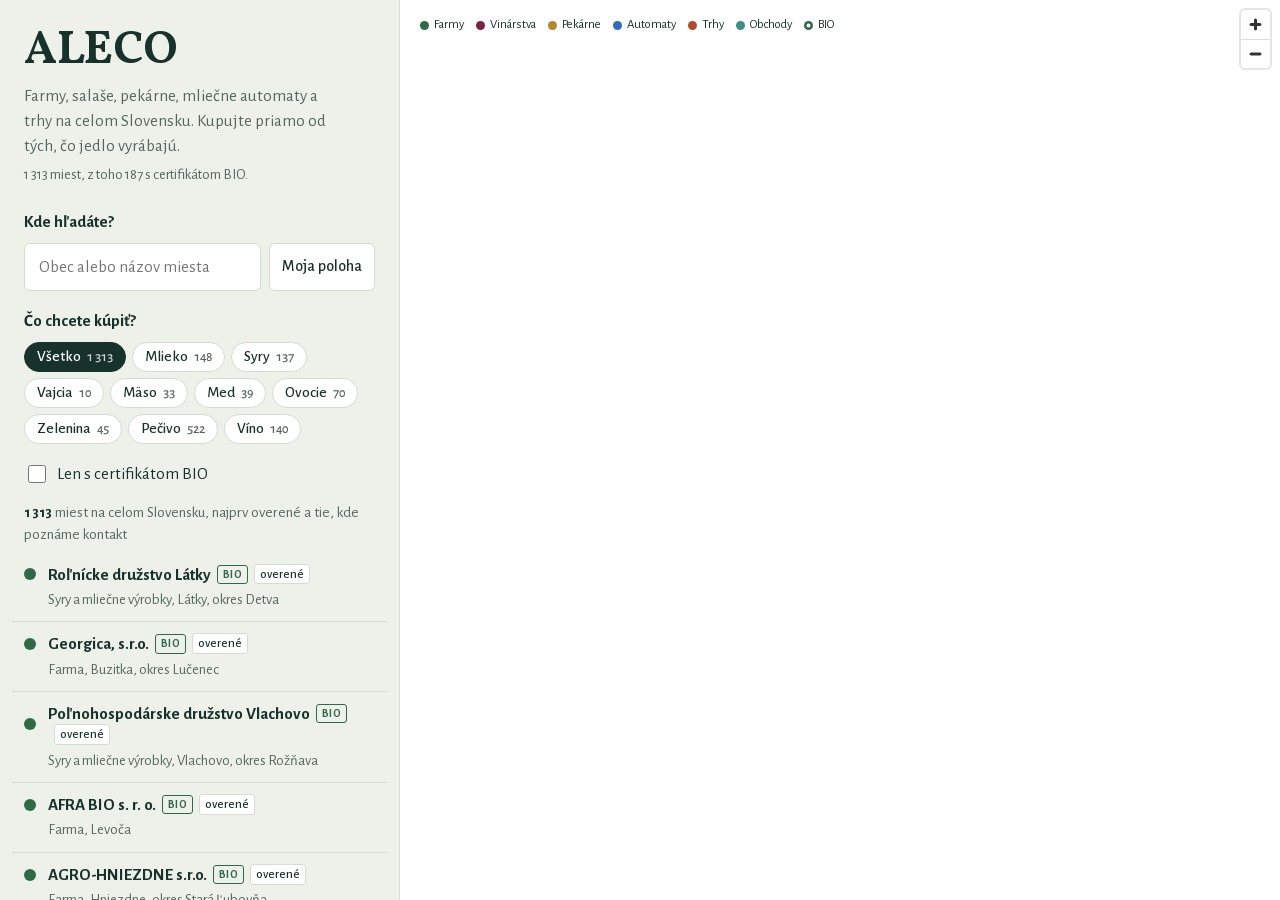
==== index.html @ 4268b672 "Deploy site from main 6f36269 Co-Authored-By: Claude Opus 5.5 <noreply@anthropic.com>" ====
<!doctype html>
<html lang="sk">
<head>
  <meta charset="utf-8">
  <meta name="viewport" content="width=device-width, initial-scale=1">
  <title>ALECO: lokálne jedlo na Slovensku</title>
  <meta name="description" content="Otvorená mapa fariem, salašov, pekární, mliečnych automatov a trhov na celom Slovensku. Kupujte priamo od tých, čo jedlo vyrábajú.">
  <link rel="canonical" href="https://papkosd.github.io/ALECO/">
  <!-- link previews on Facebook, LinkedIn, WhatsApp and Slack -->
  <meta property="og:type" content="website">
  <meta property="og:site_name" content="ALECO">
  <meta property="og:locale" content="sk_SK">
  <meta property="og:title" content="ALECO: lokálne jedlo na Slovensku">
  <meta property="og:description" content="Mapa fariem, salašov, mliečnych automatov, trhov a ďalších miest, kde kúpite jedlo priamo od tých, čo ho vyrábajú. Zadarmo, bez reklám.">
  <meta property="og:url" content="https://papkosd.github.io/ALECO/">
  <meta property="og:image" content="https://papkosd.github.io/ALECO/og.png">
  <meta property="og:image:width" content="1200">
  <meta property="og:image:height" content="630">
  <meta property="og:image:alt" content="ALECO, farmy a lokálne jedlo na Slovensku: mapa Slovenska s 1 313 bodmi">
  <meta name="twitter:card" content="summary_large_image">
  <link rel="icon" href="favicon.svg" type="image/svg+xml">
  <link rel="apple-touch-icon" href="apple-touch-icon.png">
  <meta name="theme-color" content="#17322a">
  <!-- fonts and the map library are served from this site; the only outside requests are the map tiles -->
  <link rel="preconnect" href="https://tiles.openfreemap.org" crossorigin>
  <link href="fonts/fonts.css" rel="stylesheet">
  <link href="vendor/maplibre-gl-4.7.1/maplibre-gl.css" rel="stylesheet">
  <link href="style.css?v=9" rel="stylesheet">
</head>
<body>
  <div class="app">
    <aside class="panel" aria-label="Zoznam miest">
      <header class="intro">
        <h1>ALECO</h1>
        <p class="tagline">Farmy a lokálne jedlo na Slovensku</p>
        <p class="lede">Farmy, salaše, pekárne, mliečne automaty a trhy na celom Slovensku. Kupujte priamo od tých, čo jedlo vyrábajú.</p>
        <p class="stats" id="stats"></p>
      </header>

      <div class="controls">
        <div class="step">
          <label class="step-label" for="q">Kde hľadáte?</label>
          <div class="where">
            <input id="q" type="search" placeholder="Obec alebo názov miesta" autocomplete="off" enterkeyhint="search">
            <button type="button" class="btn ghost" id="locate">Moja poloha</button>
          </div>
          <div class="suggest" id="suggest" hidden></div>
          <div class="near-row" id="nearRow" hidden>
            <label class="select">
              <span class="visually-hidden">Ako ďaleko</span>
              <select id="radius">
                <option value="10">do 10 km</option>
                <option value="25" selected>do 25 km</option>
                <option value="50">do 50 km</option>
                <option value="0">celé Slovensko</option>
              </select>
            </label>
            <button type="button" class="link-btn" id="clearLoc">Zrušiť miesto</button>
          </div>
        </div>
        <div class="step">
          <p class="step-label" id="buyLabel">Čo chcete kúpiť?</p>
          <div class="chips" role="group" aria-labelledby="buyLabel" id="chips"></div>
        </div>
        <label class="toggle"><input type="checkbox" id="bioOnly"> Len s certifikátom BIO</label>
      </div>

      <p class="hint" id="hint" hidden></p>
      <div class="count-row" id="countRow">
        <p class="count" id="count" aria-live="polite"></p>
        <button type="button" class="link-btn share-search" id="shareSearch" hidden>Zdieľať výber</button>
      </div>
      <ol class="list" id="list"></ol>

      <section class="detail" id="detail" hidden aria-live="polite"></section>

      <footer class="foot">
        <p><button type="button" class="link-btn" id="addBtn">Chýba tu miesto alebo je niečo zle?</button></p>
        <p><button type="button" class="link-btn" id="aboutBtn">Odkiaľ sú údaje</button></p>
        <p class="small">Otvorený projekt bez reklám, provízií a sledovania. Údaje: <a href="https://www.openstreetmap.org/copyright">© prispievatelia OpenStreetMap</a> (ODbL), <a href="https://webgate.ec.europa.eu/tracesnt/directory/publication/organic-operator/index">register ekologických certifikátov EÚ</a> a <a href="https://www.geonames.org/">GeoNames</a> (CC BY 4.0). <span id="generated"></span></p>
      </footer>
    </aside>

    <main class="map-wrap">
      <div id="map" role="region" aria-label="Mapa"></div>
      <ul class="legend" id="legend" aria-label="Farby bodov na mape"></ul>
    </main>
  </div>

  <dialog id="addDialog" aria-labelledby="addTitle">
    <h2 id="addTitle">Pridať, opraviť alebo odstrániť miesto</h2>
    <p>Predávate jedlo, ktoré sami vyrábate, alebo tu chýba miesto, ktoré poznáte? Napíšte nám názov, obec, čo predávate a kedy. Skontrolujeme to a pridáme na mapu.</p>
    <p>Ak je pri mieste niečo zle alebo ste na mape a nechcete tu byť, napíšte nám. Opravíme to alebo údaje odstránime.</p>
    <p class="mail-row"><a class="btn" id="mailAdd" href="#">Napísať e-mail</a> <span class="small" id="mailText"></span></p>
    <p class="small">Mapujete v OpenStreetMap? Miesto môžete pridať aj tam, na ALECO sa objaví pri ďalšej aktualizácii.</p>
    <form method="dialog"><button class="btn ghost">Zavrieť</button></form>
  </dialog>

  <dialog id="aboutDialog" aria-labelledby="aboutTitle">
    <h2 id="aboutTitle">Odkiaľ sú údaje</h2>
    <p><strong>Obchody, trhy, automaty, pekárne a vinárstva</strong> pochádzajú z OpenStreetMap, otvorenej mapy, ktorú môže upravovať ktokoľvek. Reťazce a supermarkety vynechávame.</p>
    <p><strong>Pečiatka BIO</strong> znamená platný certifikát ekologickej výroby z registra Európskej komisie (TRACES). Produkty vypisujeme z certifikátu. Ukazujeme len výrobcov, ktorých certifikát uvádza jedlo pre ľudí, napríklad med, syr, ovocie alebo zeleninu. Farmy, ktoré pestujú len obilie či krmivo pre spracovateľov, na mape nie sú. Z certifikátu nevieme, či výrobca predáva aj priamo, preto si to pred cestou overte.</p>
    <p><strong>Poloha</strong> certifikovaných výrobcov je adresa z certifikátu: prevádzka, ak je uvedená, inak sídlo firmy. Ak je sídlo v kancelárii vo veľkom meste, výrobcu na mapu nedávame, kým nezistíme, kde naozaj hospodári.</p>
    <p>Súkromne hospodáriacich roľníkov zverejníme až s ich súhlasom.</p>
    <p>Údaje sú otvorené (ODbL), môžete ich voľne použiť s uvedením zdroja: <a href="data/places.csv" download>tabuľka CSV</a> alebo <a href="data/places.geojson" download>GeoJSON</a>.</p>
    <p><strong>Súkromie:</strong> stránka nepoužíva cookies ani analytiku. Mapové podklady sa načítavajú z <a href="https://openfreemap.org/" target="_blank" rel="noopener">OpenFreeMap</a>. Vašu polohu, ak ju povolíte, používame len na zoradenie zoznamu priamo vo vašom prehliadači.</p>
    <p><strong>Kontakt:</strong> <a id="mailAbout" href="#"></a>. Ak ste na mape a nechcete tu byť, napíšte nám a údaje odstránime.</p>
    <form method="dialog"><button class="btn">Zavrieť</button></form>
  </dialog>

  <script src="vendor/maplibre-gl-4.7.1/maplibre-gl.js"></script>
  <script src="app.js?v=23"></script>
</body>
</html>
---- fonts/fonts.css ----
/* Alegreya Sans and Vollkorn (SIL Open Font License 1.1, see OFL-*.txt), served from this site
   instead of Google Fonts so visitors' browsers don't contact Google. Latin + Latin Extended only (enough for Slovak). */
/* latin-ext */
@font-face {
  font-family: 'Alegreya Sans';
  font-style: normal;
  font-weight: 400;
  font-display: swap;
  src: url(alegreya-sans-latin-ext-0a185c.woff2) format('woff2');
  unicode-range: U+0100-02BA, U+02BD-02C5, U+02C7-02CC, U+02CE-02D7, U+02DD-02FF, U+0304, U+0308, U+0329, U+1D00-1DBF, U+1E00-1E9F, U+1EF2-1EFF, U+2020, U+20A0-20AB, U+20AD-20C4, U+2113, U+2C60-2C7F, U+A720-A7FF;
}
/* latin */
@font-face {
  font-family: 'Alegreya Sans';
  font-style: normal;
  font-weight: 400;
  font-display: swap;
  src: url(alegreya-sans-latin-e76bc7.woff2) format('woff2');
  unicode-range: U+0000-00FF, U+0131, U+0152-0153, U+02BB-02BC, U+02C6, U+02DA, U+02DC, U+0304, U+0308, U+0329, U+2000-206F, U+20AC, U+2122, U+2191, U+2193, U+2212, U+2215, U+FEFF, U+FFFD;
}
/* latin-ext */
@font-face {
  font-family: 'Alegreya Sans';
  font-style: normal;
  font-weight: 500;
  font-display: swap;
  src: url(alegreya-sans-latin-ext-668227.woff2) format('woff2');
  unicode-range: U+0100-02BA, U+02BD-02C5, U+02C7-02CC, U+02CE-02D7, U+02DD-02FF, U+0304, U+0308, U+0329, U+1D00-1DBF, U+1E00-1E9F, U+1EF2-1EFF, U+2020, U+20A0-20AB, U+20AD-20C4, U+2113, U+2C60-2C7F, U+A720-A7FF;
}
/* latin */
@font-face {
  font-family: 'Alegreya Sans';
  font-style: normal;
  font-weight: 500;
  font-display: swap;
  src: url(alegreya-sans-latin-922b99.woff2) format('woff2');
  unicode-range: U+0000-00FF, U+0131, U+0152-0153, U+02BB-02BC, U+02C6, U+02DA, U+02DC, U+0304, U+0308, U+0329, U+2000-206F, U+20AC, U+2122, U+2191, U+2193, U+2212, U+2215, U+FEFF, U+FFFD;
}
/* latin-ext */
@font-face {
  font-family: 'Alegreya Sans';
  font-style: normal;
  font-weight: 700;
  font-display: swap;
  src: url(alegreya-sans-latin-ext-7c03f5.woff2) format('woff2');
  unicode-range: U+0100-02BA, U+02BD-02C5, U+02C7-02CC, U+02CE-02D7, U+02DD-02FF, U+0304, U+0308, U+0329, U+1D00-1DBF, U+1E00-1E9F, U+1EF2-1EFF, U+2020, U+20A0-20AB, U+20AD-20C4, U+2113, U+2C60-2C7F, U+A720-A7FF;
}
/* latin */
@font-face {
  font-family: 'Alegreya Sans';
  font-style: normal;
  font-weight: 700;
  font-display: swap;
  src: url(alegreya-sans-latin-80432f.woff2) format('woff2');
  unicode-range: U+0000-00FF, U+0131, U+0152-0153, U+02BB-02BC, U+02C6, U+02DA, U+02DC, U+0304, U+0308, U+0329, U+2000-206F, U+20AC, U+2122, U+2191, U+2193, U+2212, U+2215, U+FEFF, U+FFFD;
}
/* latin-ext */
@font-face {
  font-family: 'Vollkorn';
  font-style: normal;
  font-weight: 500;
  font-display: swap;
  src: url(vollkorn-latin-ext-cc25f8.woff2) format('woff2');
  unicode-range: U+0100-02BA, U+02BD-02C5, U+02C7-02CC, U+02CE-02D7, U+02DD-02FF, U+0304, U+0308, U+0329, U+1D00-1DBF, U+1E00-1E9F, U+1EF2-1EFF, U+2020, U+20A0-20AB, U+20AD-20C4, U+2113, U+2C60-2C7F, U+A720-A7FF;
}
/* latin */
@font-face {
  font-family: 'Vollkorn';
  font-style: normal;
  font-weight: 500;
  font-display: swap;
  src: url(vollkorn-latin-d823a3.woff2) format('woff2');
  unicode-range: U+0000-00FF, U+0131, U+0152-0153, U+02BB-02BC, U+02C6, U+02DA, U+02DC, U+0304, U+0308, U+0329, U+2000-206F, U+20AC, U+2122, U+2191, U+2193, U+2212, U+2215, U+FEFF, U+FFFD;
}
/* latin-ext */
@font-face {
  font-family: 'Vollkorn';
  font-style: normal;
  font-weight: 700;
  font-display: swap;
  src: url(vollkorn-latin-ext-cc25f8.woff2) format('woff2');
  unicode-range: U+0100-02BA, U+02BD-02C5, U+02C7-02CC, U+02CE-02D7, U+02DD-02FF, U+0304, U+0308, U+0329, U+1D00-1DBF, U+1E00-1E9F, U+1EF2-1EFF, U+2020, U+20A0-20AB, U+20AD-20C4, U+2113, U+2C60-2C7F, U+A720-A7FF;
}
/* latin */
@font-face {
  font-family: 'Vollkorn';
  font-style: normal;
  font-weight: 700;
  font-display: swap;
  src: url(vollkorn-latin-d823a3.woff2) format('woff2');
  unicode-range: U+0000-00FF, U+0131, U+0152-0153, U+02BB-02BC, U+02C6, U+02DA, U+02DC, U+0304, U+0308, U+0329, U+2000-206F, U+20AC, U+2122, U+2191, U+2193, U+2212, U+2215, U+FEFF, U+FFFD;
}
---- vendor/maplibre-gl-4.7.1/maplibre-gl.css ----
.maplibregl-map{font:12px/20px Helvetica Neue,Arial,Helvetica,sans-serif;overflow:hidden;position:relative;-webkit-tap-highlight-color:rgb(0 0 0/0)}.maplibregl-canvas{left:0;position:absolute;top:0}.maplibregl-map:fullscreen{height:100%;width:100%}.maplibregl-ctrl-group button.maplibregl-ctrl-compass{touch-action:none}.maplibregl-canvas-container.maplibregl-interactive,.maplibregl-ctrl-group button.maplibregl-ctrl-compass{cursor:grab;-webkit-user-select:none;-moz-user-select:none;user-select:none}.maplibregl-canvas-container.maplibregl-interactive.maplibregl-track-pointer{cursor:pointer}.maplibregl-canvas-container.maplibregl-interactive:active,.maplibregl-ctrl-group button.maplibregl-ctrl-compass:active{cursor:grabbing}.maplibregl-canvas-container.maplibregl-touch-zoom-rotate,.maplibregl-canvas-container.maplibregl-touch-zoom-rotate .maplibregl-canvas{touch-action:pan-x pan-y}.maplibregl-canvas-container.maplibregl-touch-drag-pan,.maplibregl-canvas-container.maplibregl-touch-drag-pan .maplibregl-canvas{touch-action:pinch-zoom}.maplibregl-canvas-container.maplibregl-touch-zoom-rotate.maplibregl-touch-drag-pan,.maplibregl-canvas-container.maplibregl-touch-zoom-rotate.maplibregl-touch-drag-pan .maplibregl-canvas{touch-action:none}.maplibregl-canvas-container.maplibregl-touch-drag-pan.maplibregl-cooperative-gestures,.maplibregl-canvas-container.maplibregl-touch-drag-pan.maplibregl-cooperative-gestures .maplibregl-canvas{touch-action:pan-x pan-y}.maplibregl-ctrl-bottom-left,.maplibregl-ctrl-bottom-right,.maplibregl-ctrl-top-left,.maplibregl-ctrl-top-right{pointer-events:none;position:absolute;z-index:2}.maplibregl-ctrl-top-left{left:0;top:0}.maplibregl-ctrl-top-right{right:0;top:0}.maplibregl-ctrl-bottom-left{bottom:0;left:0}.maplibregl-ctrl-bottom-right{bottom:0;right:0}.maplibregl-ctrl{clear:both;pointer-events:auto;transform:translate(0)}.maplibregl-ctrl-top-left .maplibregl-ctrl{float:left;margin:10px 0 0 10px}.maplibregl-ctrl-top-right .maplibregl-ctrl{float:right;margin:10px 10px 0 0}.maplibregl-ctrl-bottom-left .maplibregl-ctrl{float:left;margin:0 0 10px 10px}.maplibregl-ctrl-bottom-right .maplibregl-ctrl{float:right;margin:0 10px 10px 0}.maplibregl-ctrl-group{background:#fff;border-radius:4px}.maplibregl-ctrl-group:not(:empty){box-shadow:0 0 0 2px rgba(0,0,0,.1)}@media (forced-colors:active){.maplibregl-ctrl-group:not(:empty){box-shadow:0 0 0 2px ButtonText}}.maplibregl-ctrl-group button{background-color:transparent;border:0;box-sizing:border-box;cursor:pointer;display:block;height:29px;outline:none;padding:0;width:29px}.maplibregl-ctrl-group button+button{border-top:1px solid #ddd}.maplibregl-ctrl button .maplibregl-ctrl-icon{background-position:50%;background-repeat:no-repeat;display:block;height:100%;width:100%}@media (forced-colors:active){.maplibregl-ctrl-icon{background-color:transparent}.maplibregl-ctrl-group button+button{border-top:1px solid ButtonText}}.maplibregl-ctrl button::-moz-focus-inner{border:0;padding:0}.maplibregl-ctrl-attrib-button:focus,.maplibregl-ctrl-group button:focus{box-shadow:0 0 2px 2px #0096ff}.maplibregl-ctrl button:disabled{cursor:not-allowed}.maplibregl-ctrl button:disabled .maplibregl-ctrl-icon{opacity:.25}.maplibregl-ctrl button:not(:disabled):hover{background-color:rgb(0 0 0/5%)}.maplibregl-ctrl-group button:focus:focus-visible{box-shadow:0 0 2px 2px #0096ff}.maplibregl-ctrl-group button:focus:not(:focus-visible){box-shadow:none}.maplibregl-ctrl-group button:focus:first-child{border-radius:4px 4px 0 0}.maplibregl-ctrl-group button:focus:last-child{border-radius:0 0 4px 4px}.maplibregl-ctrl-group button:focus:only-child{border-radius:inherit}.maplibregl-ctrl button.maplibregl-ctrl-zoom-out .maplibregl-ctrl-icon{background-image:url("data:image/svg+xml;charset=utf-8,%3Csvg xmlns='http://www.w3.org/2000/svg' width='29' height='29' fill='%23333' viewBox='0 0 29 29'%3E%3Cpath d='M10 13c-.75 0-1.5.75-1.5 1.5S9.25 16 10 16h9c.75 0 1.5-.75 1.5-1.5S19.75 13 19 13z'/%3E%3C/svg%3E")}.maplibregl-ctrl button.maplibregl-ctrl-zoom-in .maplibregl-ctrl-icon{background-image:url("data:image/svg+xml;charset=utf-8,%3Csvg xmlns='http://www.w3.org/2000/svg' width='29' height='29' fill='%23333' viewBox='0 0 29 29'%3E%3Cpath d='M14.5 8.5c-.75 0-1.5.75-1.5 1.5v3h-3c-.75 0-1.5.75-1.5 1.5S9.25 16 10 16h3v3c0 .75.75 1.5 1.5 1.5S16 19.75 16 19v-3h3c.75 0 1.5-.75 1.5-1.5S19.75 13 19 13h-3v-3c0-.75-.75-1.5-1.5-1.5'/%3E%3C/svg%3E")}@media (forced-colors:active){.maplibregl-ctrl button.maplibregl-ctrl-zoom-out .maplibregl-ctrl-icon{background-image:url("data:image/svg+xml;charset=utf-8,%3Csvg xmlns='http://www.w3.org/2000/svg' width='29' height='29' fill='%23fff' viewBox='0 0 29 29'%3E%3Cpath d='M10 13c-.75 0-1.5.75-1.5 1.5S9.25 16 10 16h9c.75 0 1.5-.75 1.5-1.5S19.75 13 19 13z'/%3E%3C/svg%3E")}.maplibregl-ctrl button.maplibregl-ctrl-zoom-in .maplibregl-ctrl-icon{background-image:url("data:image/svg+xml;charset=utf-8,%3Csvg xmlns='http://www.w3.org/2000/svg' width='29' height='29' fill='%23fff' viewBox='0 0 29 29'%3E%3Cpath d='M14.5 8.5c-.75 0-1.5.75-1.5 1.5v3h-3c-.75 0-1.5.75-1.5 1.5S9.25 16 10 16h3v3c0 .75.75 1.5 1.5 1.5S16 19.75 16 19v-3h3c.75 0 1.5-.75 1.5-1.5S19.75 13 19 13h-3v-3c0-.75-.75-1.5-1.5-1.5'/%3E%3C/svg%3E")}}@media (forced-colors:active) and (prefers-color-scheme:light){.maplibregl-ctrl button.maplibregl-ctrl-zoom-out .maplibregl-ctrl-icon{background-image:url("data:image/svg+xml;charset=utf-8,%3Csvg xmlns='http://www.w3.org/2000/svg' width='29' height='29' viewBox='0 0 29 29'%3E%3Cpath d='M10 13c-.75 0-1.5.75-1.5 1.5S9.25 16 10 16h9c.75 0 1.5-.75 1.5-1.5S19.75 13 19 13z'/%3E%3C/svg%3E")}.maplibregl-ctrl button.maplibregl-ctrl-zoom-in .maplibregl-ctrl-icon{background-image:url("data:image/svg+xml;charset=utf-8,%3Csvg xmlns='http://www.w3.org/2000/svg' width='29' height='29' viewBox='0 0 29 29'%3E%3Cpath d='M14.5 8.5c-.75 0-1.5.75-1.5 1.5v3h-3c-.75 0-1.5.75-1.5 1.5S9.25 16 10 16h3v3c0 .75.75 1.5 1.5 1.5S16 19.75 16 19v-3h3c.75 0 1.5-.75 1.5-1.5S19.75 13 19 13h-3v-3c0-.75-.75-1.5-1.5-1.5'/%3E%3C/svg%3E")}}.maplibregl-ctrl button.maplibregl-ctrl-fullscreen .maplibregl-ctrl-icon{background-image:url("data:image/svg+xml;charset=utf-8,%3Csvg xmlns='http://www.w3.org/2000/svg' width='29' height='29' fill='%23333' viewBox='0 0 29 29'%3E%3Cpath d='M24 16v5.5c0 1.75-.75 2.5-2.5 2.5H16v-1l3-1.5-4-5.5 1-1 5.5 4 1.5-3zM6 16l1.5 3 5.5-4 1 1-4 5.5 3 1.5v1H7.5C5.75 24 5 23.25 5 21.5V16zm7-11v1l-3 1.5 4 5.5-1 1-5.5-4L6 13H5V7.5C5 5.75 5.75 5 7.5 5zm11 2.5c0-1.75-.75-2.5-2.5-2.5H16v1l3 1.5-4 5.5 1 1 5.5-4 1.5 3h1z'/%3E%3C/svg%3E")}.maplibregl-ctrl button.maplibregl-ctrl-shrink .maplibregl-ctrl-icon{background-image:url("data:image/svg+xml;charset=utf-8,%3Csvg xmlns='http://www.w3.org/2000/svg' width='29' height='29' viewBox='0 0 29 29'%3E%3Cpath d='M18.5 16c-1.75 0-2.5.75-2.5 2.5V24h1l1.5-3 5.5 4 1-1-4-5.5 3-1.5v-1zM13 18.5c0-1.75-.75-2.5-2.5-2.5H5v1l3 1.5L4 24l1 1 5.5-4 1.5 3h1zm3-8c0 1.75.75 2.5 2.5 2.5H24v-1l-3-1.5L25 5l-1-1-5.5 4L17 5h-1zM10.5 13c1.75 0 2.5-.75 2.5-2.5V5h-1l-1.5 3L5 4 4 5l4 5.5L5 12v1z'/%3E%3C/svg%3E")}@media (forced-colors:active){.maplibregl-ctrl button.maplibregl-ctrl-fullscreen .maplibregl-ctrl-icon{background-image:url("data:image/svg+xml;charset=utf-8,%3Csvg xmlns='http://www.w3.org/2000/svg' width='29' height='29' fill='%23fff' viewBox='0 0 29 29'%3E%3Cpath d='M24 16v5.5c0 1.75-.75 2.5-2.5 2.5H16v-1l3-1.5-4-5.5 1-1 5.5 4 1.5-3zM6 16l1.5 3 5.5-4 1 1-4 5.5 3 1.5v1H7.5C5.75 24 5 23.25 5 21.5V16zm7-11v1l-3 1.5 4 5.5-1 1-5.5-4L6 13H5V7.5C5 5.75 5.75 5 7.5 5zm11 2.5c0-1.75-.75-2.5-2.5-2.5H16v1l3 1.5-4 5.5 1 1 5.5-4 1.5 3h1z'/%3E%3C/svg%3E")}.maplibregl-ctrl button.maplibregl-ctrl-shrink .maplibregl-ctrl-icon{background-image:url("data:image/svg+xml;charset=utf-8,%3Csvg xmlns='http://www.w3.org/2000/svg' width='29' height='29' fill='%23fff' viewBox='0 0 29 29'%3E%3Cpath d='M18.5 16c-1.75 0-2.5.75-2.5 2.5V24h1l1.5-3 5.5 4 1-1-4-5.5 3-1.5v-1zM13 18.5c0-1.75-.75-2.5-2.5-2.5H5v1l3 1.5L4 24l1 1 5.5-4 1.5 3h1zm3-8c0 1.75.75 2.5 2.5 2.5H24v-1l-3-1.5L25 5l-1-1-5.5 4L17 5h-1zM10.5 13c1.75 0 2.5-.75 2.5-2.5V5h-1l-1.5 3L5 4 4 5l4 5.5L5 12v1z'/%3E%3C/svg%3E")}}@media (forced-colors:active) and (prefers-color-scheme:light){.maplibregl-ctrl button.maplibregl-ctrl-fullscreen .maplibregl-ctrl-icon{background-image:url("data:image/svg+xml;charset=utf-8,%3Csvg xmlns='http://www.w3.org/2000/svg' width='29' height='29' viewBox='0 0 29 29'%3E%3Cpath d='M24 16v5.5c0 1.75-.75 2.5-2.5 2.5H16v-1l3-1.5-4-5.5 1-1 5.5 4 1.5-3zM6 16l1.5 3 5.5-4 1 1-4 5.5 3 1.5v1H7.5C5.75 24 5 23.25 5 21.5V16zm7-11v1l-3 1.5 4 5.5-1 1-5.5-4L6 13H5V7.5C5 5.75 5.75 5 7.5 5zm11 2.5c0-1.75-.75-2.5-2.5-2.5H16v1l3 1.5-4 5.5 1 1 5.5-4 1.5 3h1z'/%3E%3C/svg%3E")}.maplibregl-ctrl button.maplibregl-ctrl-shrink .maplibregl-ctrl-icon{background-image:url("data:image/svg+xml;charset=utf-8,%3Csvg xmlns='http://www.w3.org/2000/svg' width='29' height='29' viewBox='0 0 29 29'%3E%3Cpath d='M18.5 16c-1.75 0-2.5.75-2.5 2.5V24h1l1.5-3 5.5 4 1-1-4-5.5 3-1.5v-1zM13 18.5c0-1.75-.75-2.5-2.5-2.5H5v1l3 1.5L4 24l1 1 5.5-4 1.5 3h1zm3-8c0 1.75.75 2.5 2.5 2.5H24v-1l-3-1.5L25 5l-1-1-5.5 4L17 5h-1zM10.5 13c1.75 0 2.5-.75 2.5-2.5V5h-1l-1.5 3L5 4 4 5l4 5.5L5 12v1z'/%3E%3C/svg%3E")}}.maplibregl-ctrl button.maplibregl-ctrl-compass .maplibregl-ctrl-icon{background-image:url("data:image/svg+xml;charset=utf-8,%3Csvg xmlns='http://www.w3.org/2000/svg' width='29' height='29' fill='%23333' viewBox='0 0 29 29'%3E%3Cpath d='m10.5 14 4-8 4 8z'/%3E%3Cpath fill='%23ccc' d='m10.5 16 4 8 4-8z'/%3E%3C/svg%3E")}@media (forced-colors:active){.maplibregl-ctrl button.maplibregl-ctrl-compass .maplibregl-ctrl-icon{background-image:url("data:image/svg+xml;charset=utf-8,%3Csvg xmlns='http://www.w3.org/2000/svg' width='29' height='29' fill='%23fff' viewBox='0 0 29 29'%3E%3Cpath d='m10.5 14 4-8 4 8z'/%3E%3Cpath fill='%23ccc' d='m10.5 16 4 8 4-8z'/%3E%3C/svg%3E")}}@media (forced-colors:active) and (prefers-color-scheme:light){.maplibregl-ctrl button.maplibregl-ctrl-compass .maplibregl-ctrl-icon{background-image:url("data:image/svg+xml;charset=utf-8,%3Csvg xmlns='http://www.w3.org/2000/svg' width='29' height='29' viewBox='0 0 29 29'%3E%3Cpath d='m10.5 14 4-8 4 8z'/%3E%3Cpath fill='%23ccc' d='m10.5 16 4 8 4-8z'/%3E%3C/svg%3E")}}.maplibregl-ctrl button.maplibregl-ctrl-terrain .maplibregl-ctrl-icon{background-image:url("data:image/svg+xml;charset=utf-8,%3Csvg xmlns='http://www.w3.org/2000/svg' width='22' height='22' fill='%23333' viewBox='0 0 22 22'%3E%3Cpath d='m1.754 13.406 4.453-4.851 3.09 3.09 3.281 3.277.969-.969-3.309-3.312 3.844-4.121 6.148 6.886h1.082v-.855l-7.207-8.07-4.84 5.187L6.169 6.57l-5.48 5.965v.871ZM.688 16.844h20.625v1.375H.688Zm0 0'/%3E%3C/svg%3E")}.maplibregl-ctrl button.maplibregl-ctrl-terrain-enabled .maplibregl-ctrl-icon{background-image:url("data:image/svg+xml;charset=utf-8,%3Csvg xmlns='http://www.w3.org/2000/svg' width='22' height='22' fill='%2333b5e5' viewBox='0 0 22 22'%3E%3Cpath d='m1.754 13.406 4.453-4.851 3.09 3.09 3.281 3.277.969-.969-3.309-3.312 3.844-4.121 6.148 6.886h1.082v-.855l-7.207-8.07-4.84 5.187L6.169 6.57l-5.48 5.965v.871ZM.688 16.844h20.625v1.375H.688Zm0 0'/%3E%3C/svg%3E")}.maplibregl-ctrl button.maplibregl-ctrl-geolocate .maplibregl-ctrl-icon{background-image:url("data:image/svg+xml;charset=utf-8,%3Csvg xmlns='http://www.w3.org/2000/svg' width='29' height='29' fill='%23333' viewBox='0 0 20 20'%3E%3Cpath d='M10 4C9 4 9 5 9 5v.1A5 5 0 0 0 5.1 9H5s-1 0-1 1 1 1 1 1h.1A5 5 0 0 0 9 14.9v.1s0 1 1 1 1-1 1-1v-.1a5 5 0 0 0 3.9-3.9h.1s1 0 1-1-1-1-1-1h-.1A5 5 0 0 0 11 5.1V5s0-1-1-1m0 2.5a3.5 3.5 0 1 1 0 7 3.5 3.5 0 1 1 0-7'/%3E%3Ccircle cx='10' cy='10' r='2'/%3E%3C/svg%3E")}.maplibregl-ctrl button.maplibregl-ctrl-geolocate:disabled .maplibregl-ctrl-icon{background-image:url("data:image/svg+xml;charset=utf-8,%3Csvg xmlns='http://www.w3.org/2000/svg' width='29' height='29' fill='%23aaa' viewBox='0 0 20 20'%3E%3Cpath d='M10 4C9 4 9 5 9 5v.1A5 5 0 0 0 5.1 9H5s-1 0-1 1 1 1 1 1h.1A5 5 0 0 0 9 14.9v.1s0 1 1 1 1-1 1-1v-.1a5 5 0 0 0 3.9-3.9h.1s1 0 1-1-1-1-1-1h-.1A5 5 0 0 0 11 5.1V5s0-1-1-1m0 2.5a3.5 3.5 0 1 1 0 7 3.5 3.5 0 1 1 0-7'/%3E%3Ccircle cx='10' cy='10' r='2'/%3E%3Cpath fill='red' d='m14 5 1 1-9 9-1-1z'/%3E%3C/svg%3E")}.maplibregl-ctrl button.maplibregl-ctrl-geolocate.maplibregl-ctrl-geolocate-active .maplibregl-ctrl-icon{background-image:url("data:image/svg+xml;charset=utf-8,%3Csvg xmlns='http://www.w3.org/2000/svg' width='29' height='29' fill='%2333b5e5' viewBox='0 0 20 20'%3E%3Cpath d='M10 4C9 4 9 5 9 5v.1A5 5 0 0 0 5.1 9H5s-1 0-1 1 1 1 1 1h.1A5 5 0 0 0 9 14.9v.1s0 1 1 1 1-1 1-1v-.1a5 5 0 0 0 3.9-3.9h.1s1 0 1-1-1-1-1-1h-.1A5 5 0 0 0 11 5.1V5s0-1-1-1m0 2.5a3.5 3.5 0 1 1 0 7 3.5 3.5 0 1 1 0-7'/%3E%3Ccircle cx='10' cy='10' r='2'/%3E%3C/svg%3E")}.maplibregl-ctrl button.maplibregl-ctrl-geolocate.maplibregl-ctrl-geolocate-active-error .maplibregl-ctrl-icon{background-image:url("data:image/svg+xml;charset=utf-8,%3Csvg xmlns='http://www.w3.org/2000/svg' width='29' height='29' fill='%23e58978' viewBox='0 0 20 20'%3E%3Cpath d='M10 4C9 4 9 5 9 5v.1A5 5 0 0 0 5.1 9H5s-1 0-1 1 1 1 1 1h.1A5 5 0 0 0 9 14.9v.1s0 1 1 1 1-1 1-1v-.1a5 5 0 0 0 3.9-3.9h.1s1 0 1-1-1-1-1-1h-.1A5 5 0 0 0 11 5.1V5s0-1-1-1m0 2.5a3.5 3.5 0 1 1 0 7 3.5 3.5 0 1 1 0-7'/%3E%3Ccircle cx='10' cy='10' r='2'/%3E%3C/svg%3E")}.maplibregl-ctrl button.maplibregl-ctrl-geolocate.maplibregl-ctrl-geolocate-background .maplibregl-ctrl-icon{background-image:url("data:image/svg+xml;charset=utf-8,%3Csvg xmlns='http://www.w3.org/2000/svg' width='29' height='29' fill='%2333b5e5' viewBox='0 0 20 20'%3E%3Cpath d='M10 4C9 4 9 5 9 5v.1A5 5 0 0 0 5.1 9H5s-1 0-1 1 1 1 1 1h.1A5 5 0 0 0 9 14.9v.1s0 1 1 1 1-1 1-1v-.1a5 5 0 0 0 3.9-3.9h.1s1 0 1-1-1-1-1-1h-.1A5 5 0 0 0 11 5.1V5s0-1-1-1m0 2.5a3.5 3.5 0 1 1 0 7 3.5 3.5 0 1 1 0-7'/%3E%3C/svg%3E")}.maplibregl-ctrl button.maplibregl-ctrl-geolocate.maplibregl-ctrl-geolocate-background-error .maplibregl-ctrl-icon{background-image:url("data:image/svg+xml;charset=utf-8,%3Csvg xmlns='http://www.w3.org/2000/svg' width='29' height='29' fill='%23e54e33' viewBox='0 0 20 20'%3E%3Cpath d='M10 4C9 4 9 5 9 5v.1A5 5 0 0 0 5.1 9H5s-1 0-1 1 1 1 1 1h.1A5 5 0 0 0 9 14.9v.1s0 1 1 1 1-1 1-1v-.1a5 5 0 0 0 3.9-3.9h.1s1 0 1-1-1-1-1-1h-.1A5 5 0 0 0 11 5.1V5s0-1-1-1m0 2.5a3.5 3.5 0 1 1 0 7 3.5 3.5 0 1 1 0-7'/%3E%3C/svg%3E")}.maplibregl-ctrl button.maplibregl-ctrl-geolocate.maplibregl-ctrl-geolocate-waiting .maplibregl-ctrl-icon{animation:maplibregl-spin 2s linear infinite}@media (forced-colors:active){.maplibregl-ctrl button.maplibregl-ctrl-geolocate .maplibregl-ctrl-icon{background-image:url("data:image/svg+xml;charset=utf-8,%3Csvg xmlns='http://www.w3.org/2000/svg' width='29' height='29' fill='%23fff' viewBox='0 0 20 20'%3E%3Cpath d='M10 4C9 4 9 5 9 5v.1A5 5 0 0 0 5.1 9H5s-1 0-1 1 1 1 1 1h.1A5 5 0 0 0 9 14.9v.1s0 1 1 1 1-1 1-1v-.1a5 5 0 0 0 3.9-3.9h.1s1 0 1-1-1-1-1-1h-.1A5 5 0 0 0 11 5.1V5s0-1-1-1m0 2.5a3.5 3.5 0 1 1 0 7 3.5 3.5 0 1 1 0-7'/%3E%3Ccircle cx='10' cy='10' r='2'/%3E%3C/svg%3E")}.maplibregl-ctrl button.maplibregl-ctrl-geolocate:disabled .maplibregl-ctrl-icon{background-image:url("data:image/svg+xml;charset=utf-8,%3Csvg xmlns='http://www.w3.org/2000/svg' width='29' height='29' fill='%23999' viewBox='0 0 20 20'%3E%3Cpath d='M10 4C9 4 9 5 9 5v.1A5 5 0 0 0 5.1 9H5s-1 0-1 1 1 1 1 1h.1A5 5 0 0 0 9 14.9v.1s0 1 1 1 1-1 1-1v-.1a5 5 0 0 0 3.9-3.9h.1s1 0 1-1-1-1-1-1h-.1A5 5 0 0 0 11 5.1V5s0-1-1-1m0 2.5a3.5 3.5 0 1 1 0 7 3.5 3.5 0 1 1 0-7'/%3E%3Ccircle cx='10' cy='10' r='2'/%3E%3Cpath fill='red' d='m14 5 1 1-9 9-1-1z'/%3E%3C/svg%3E")}.maplibregl-ctrl button.maplibregl-ctrl-geolocate.maplibregl-ctrl-geolocate-active .maplibregl-ctrl-icon{background-image:url("data:image/svg+xml;charset=utf-8,%3Csvg xmlns='http://www.w3.org/2000/svg' width='29' height='29' fill='%2333b5e5' viewBox='0 0 20 20'%3E%3Cpath d='M10 4C9 4 9 5 9 5v.1A5 5 0 0 0 5.1 9H5s-1 0-1 1 1 1 1 1h.1A5 5 0 0 0 9 14.9v.1s0 1 1 1 1-1 1-1v-.1a5 5 0 0 0 3.9-3.9h.1s1 0 1-1-1-1-1-1h-.1A5 5 0 0 0 11 5.1V5s0-1-1-1m0 2.5a3.5 3.5 0 1 1 0 7 3.5 3.5 0 1 1 0-7'/%3E%3Ccircle cx='10' cy='10' r='2'/%3E%3C/svg%3E")}.maplibregl-ctrl button.maplibregl-ctrl-geolocate.maplibregl-ctrl-geolocate-active-error .maplibregl-ctrl-icon{background-image:url("data:image/svg+xml;charset=utf-8,%3Csvg xmlns='http://www.w3.org/2000/svg' width='29' height='29' fill='%23e58978' viewBox='0 0 20 20'%3E%3Cpath d='M10 4C9 4 9 5 9 5v.1A5 5 0 0 0 5.1 9H5s-1 0-1 1 1 1 1 1h.1A5 5 0 0 0 9 14.9v.1s0 1 1 1 1-1 1-1v-.1a5 5 0 0 0 3.9-3.9h.1s1 0 1-1-1-1-1-1h-.1A5 5 0 0 0 11 5.1V5s0-1-1-1m0 2.5a3.5 3.5 0 1 1 0 7 3.5 3.5 0 1 1 0-7'/%3E%3Ccircle cx='10' cy='10' r='2'/%3E%3C/svg%3E")}.maplibregl-ctrl button.maplibregl-ctrl-geolocate.maplibregl-ctrl-geolocate-background .maplibregl-ctrl-icon{background-image:url("data:image/svg+xml;charset=utf-8,%3Csvg xmlns='http://www.w3.org/2000/svg' width='29' height='29' fill='%2333b5e5' viewBox='0 0 20 20'%3E%3Cpath d='M10 4C9 4 9 5 9 5v.1A5 5 0 0 0 5.1 9H5s-1 0-1 1 1 1 1 1h.1A5 5 0 0 0 9 14.9v.1s0 1 1 1 1-1 1-1v-.1a5 5 0 0 0 3.9-3.9h.1s1 0 1-1-1-1-1-1h-.1A5 5 0 0 0 11 5.1V5s0-1-1-1m0 2.5a3.5 3.5 0 1 1 0 7 3.5 3.5 0 1 1 0-7'/%3E%3C/svg%3E")}.maplibregl-ctrl button.maplibregl-ctrl-geolocate.maplibregl-ctrl-geolocate-background-error .maplibregl-ctrl-icon{background-image:url("data:image/svg+xml;charset=utf-8,%3Csvg xmlns='http://www.w3.org/2000/svg' width='29' height='29' fill='%23e54e33' viewBox='0 0 20 20'%3E%3Cpath d='M10 4C9 4 9 5 9 5v.1A5 5 0 0 0 5.1 9H5s-1 0-1 1 1 1 1 1h.1A5 5 0 0 0 9 14.9v.1s0 1 1 1 1-1 1-1v-.1a5 5 0 0 0 3.9-3.9h.1s1 0 1-1-1-1-1-1h-.1A5 5 0 0 0 11 5.1V5s0-1-1-1m0 2.5a3.5 3.5 0 1 1 0 7 3.5 3.5 0 1 1 0-7'/%3E%3C/svg%3E")}}@media (forced-colors:active) and (prefers-color-scheme:light){.maplibregl-ctrl button.maplibregl-ctrl-geolocate .maplibregl-ctrl-icon{background-image:url("data:image/svg+xml;charset=utf-8,%3Csvg xmlns='http://www.w3.org/2000/svg' width='29' height='29' viewBox='0 0 20 20'%3E%3Cpath d='M10 4C9 4 9 5 9 5v.1A5 5 0 0 0 5.1 9H5s-1 0-1 1 1 1 1 1h.1A5 5 0 0 0 9 14.9v.1s0 1 1 1 1-1 1-1v-.1a5 5 0 0 0 3.9-3.9h.1s1 0 1-1-1-1-1-1h-.1A5 5 0 0 0 11 5.1V5s0-1-1-1m0 2.5a3.5 3.5 0 1 1 0 7 3.5 3.5 0 1 1 0-7'/%3E%3Ccircle cx='10' cy='10' r='2'/%3E%3C/svg%3E")}.maplibregl-ctrl button.maplibregl-ctrl-geolocate:disabled .maplibregl-ctrl-icon{background-image:url("data:image/svg+xml;charset=utf-8,%3Csvg xmlns='http://www.w3.org/2000/svg' width='29' height='29' fill='%23666' viewBox='0 0 20 20'%3E%3Cpath d='M10 4C9 4 9 5 9 5v.1A5 5 0 0 0 5.1 9H5s-1 0-1 1 1 1 1 1h.1A5 5 0 0 0 9 14.9v.1s0 1 1 1 1-1 1-1v-.1a5 5 0 0 0 3.9-3.9h.1s1 0 1-1-1-1-1-1h-.1A5 5 0 0 0 11 5.1V5s0-1-1-1m0 2.5a3.5 3.5 0 1 1 0 7 3.5 3.5 0 1 1 0-7'/%3E%3Ccircle cx='10' cy='10' r='2'/%3E%3Cpath fill='red' d='m14 5 1 1-9 9-1-1z'/%3E%3C/svg%3E")}}@keyframes maplibregl-spin{0%{transform:rotate(0deg)}to{transform:rotate(1turn)}}a.maplibregl-ctrl-logo{background-image:url("data:image/svg+xml;charset=utf-8,%3Csvg xmlns='http://www.w3.org/2000/svg' width='88' height='23' fill='none'%3E%3Cpath fill='%23000' fill-opacity='.4' fill-rule='evenodd' d='M17.408 16.796h-1.827l2.501-12.095h.198l3.324 6.533.988 2.19.988-2.19 3.258-6.533h.181l2.6 12.095h-1.81l-1.218-5.644-.362-1.71-.658 1.71-2.929 5.644h-.098l-2.914-5.644-.757-1.71-.345 1.71zm1.958-3.42-.726 3.663a1.255 1.255 0 0 1-1.232 1.011h-1.827a1.255 1.255 0 0 1-1.229-1.509l2.501-12.095a1.255 1.255 0 0 1 1.23-1.001h.197a1.25 1.25 0 0 1 1.12.685l3.19 6.273 3.125-6.263a1.25 1.25 0 0 1 1.123-.695h.181a1.255 1.255 0 0 1 1.227.991l1.443 6.71a5 5 0 0 1 .314-.787l.009-.016a4.6 4.6 0 0 1 1.777-1.887c.782-.46 1.668-.667 2.611-.667a4.6 4.6 0 0 1 1.7.32l.306.134c.21-.16.474-.256.759-.256h1.694a1.255 1.255 0 0 1 1.212.925 1.255 1.255 0 0 1 1.212-.925h1.711c.284 0 .545.094.755.252.613-.3 1.312-.45 2.075-.45 1.356 0 2.557.445 3.482 1.4q.47.48.763 1.064V4.701a1.255 1.255 0 0 1 1.255-1.255h1.86A1.255 1.255 0 0 1 54.44 4.7v9.194h2.217c.19 0 .37.043.532.118v-4.77c0-.356.147-.678.385-.906a2.42 2.42 0 0 1-.682-1.71c0-.665.267-1.253.735-1.7a2.45 2.45 0 0 1 1.722-.674 2.43 2.43 0 0 1 1.705.675q.318.302.504.683V4.7a1.255 1.255 0 0 1 1.255-1.255h1.744A1.255 1.255 0 0 1 65.812 4.7v3.335a4.8 4.8 0 0 1 1.526-.246c.938 0 1.817.214 2.59.69a4.47 4.47 0 0 1 1.67 1.743v-.98a1.255 1.255 0 0 1 1.256-1.256h1.777c.233 0 .451.064.639.174a3.4 3.4 0 0 1 1.567-.372c.346 0 .861.02 1.285.232a1.25 1.25 0 0 1 .689 1.004 4.7 4.7 0 0 1 .853-.588c.795-.44 1.675-.647 2.61-.647 1.385 0 2.65.39 3.525 1.396.836.938 1.168 2.173 1.168 3.528q-.001.515-.056 1.051a1.255 1.255 0 0 1-.947 1.09l.408.952a1.255 1.255 0 0 1-.477 1.552c-.418.268-.92.463-1.458.612-.613.171-1.304.244-2.049.244-1.06 0-2.043-.207-2.886-.698l-.015-.008c-.798-.48-1.419-1.135-1.818-1.963l-.004-.008a5.8 5.8 0 0 1-.548-2.512q0-.429.053-.843a1.3 1.3 0 0 1-.333-.086l-.166-.004c-.223 0-.426.062-.643.228-.03.024-.142.139-.142.59v3.883a1.255 1.255 0 0 1-1.256 1.256h-1.777a1.255 1.255 0 0 1-1.256-1.256V15.69l-.032.057a4.8 4.8 0 0 1-1.86 1.833 5.04 5.04 0 0 1-2.484.634 4.5 4.5 0 0 1-1.935-.424 1.25 1.25 0 0 1-.764.258h-1.71a1.255 1.255 0 0 1-1.256-1.255V7.687a2.4 2.4 0 0 1-.428.625c.253.23.412.561.412.93v7.553a1.255 1.255 0 0 1-1.256 1.255h-1.843a1.25 1.25 0 0 1-.894-.373c-.228.23-.544.373-.894.373H51.32a1.255 1.255 0 0 1-1.256-1.255v-1.251l-.061.117a4.7 4.7 0 0 1-1.782 1.884 4.77 4.77 0 0 1-2.485.67 5.6 5.6 0 0 1-1.485-.188l.009 2.764a1.255 1.255 0 0 1-1.255 1.259h-1.729a1.255 1.255 0 0 1-1.255-1.255v-3.537a1.255 1.255 0 0 1-1.167.793h-1.679a1.25 1.25 0 0 1-.77-.263 4.5 4.5 0 0 1-1.945.429c-.885 0-1.724-.21-2.495-.632l-.017-.01a5 5 0 0 1-1.081-.836 1.255 1.255 0 0 1-1.254 1.312h-1.81a1.255 1.255 0 0 1-1.228-.99l-.782-3.625-2.044 3.939a1.25 1.25 0 0 1-1.115.676h-.098a1.25 1.25 0 0 1-1.116-.68l-2.061-3.994zM35.92 16.63l.207-.114.223-.15q.493-.356.735-.785l.061-.118.033 1.332h1.678V9.242h-1.694l-.033 1.267q-.133-.329-.526-.658l-.032-.028a3.2 3.2 0 0 0-.668-.428l-.27-.12a3.3 3.3 0 0 0-1.235-.23q-1.136-.001-1.974.493a3.36 3.36 0 0 0-1.3 1.382q-.445.89-.444 2.074 0 1.2.51 2.107a3.8 3.8 0 0 0 1.382 1.381 3.9 3.9 0 0 0 1.893.477q.795 0 1.455-.33zm-2.789-5.38q-.576.675-.575 1.762 0 1.102.559 1.794.576.675 1.645.675a2.25 2.25 0 0 0 .934-.19 2.2 2.2 0 0 0 .468-.29l.178-.161a2.2 2.2 0 0 0 .397-.561q.244-.5.244-1.15v-.115q0-.708-.296-1.267l-.043-.077a2.2 2.2 0 0 0-.633-.709l-.13-.086-.047-.028a2.1 2.1 0 0 0-1.073-.285q-1.052 0-1.629.692zm2.316 2.706c.163-.17.28-.407.28-.83v-.114c0-.292-.06-.508-.15-.68a.96.96 0 0 0-.353-.389.85.85 0 0 0-.464-.127c-.4 0-.56.114-.664.239l-.01.012c-.148.174-.275.45-.275.945 0 .506.122.801.27.99.097.11.266.224.68.224.303 0 .504-.09.687-.269zm7.545 1.705a2.6 2.6 0 0 0 .331.423q.319.33.755.548l.173.074q.65.255 1.49.255 1.02 0 1.844-.493a3.45 3.45 0 0 0 1.316-1.4q.493-.904.493-2.089 0-1.909-.988-2.913-.988-1.02-2.584-1.02-.898 0-1.575.347a3 3 0 0 0-.415.262l-.199.166a3.4 3.4 0 0 0-.64.82V9.242h-1.712v11.553h1.729l-.017-5.134zm.53-1.138q.206.29.48.5l.155.11.053.034q.51.296 1.119.297 1.07 0 1.645-.675.577-.69.576-1.762 0-1.119-.576-1.777-.558-.675-1.645-.675-.435 0-.835.16a2 2 0 0 0-.284.136 2 2 0 0 0-.363.254 2.2 2.2 0 0 0-.46.569l-.082.162a2.6 2.6 0 0 0-.213 1.072v.115q0 .707.296 1.267l.135.211zm.964-.818a1.1 1.1 0 0 0 .367.385.94.94 0 0 0 .476.118c.423 0 .59-.117.687-.23.159-.194.28-.478.28-.95 0-.53-.133-.8-.266-.952l-.021-.025c-.078-.094-.231-.221-.68-.221a1 1 0 0 0-.503.135l-.012.007a.86.86 0 0 0-.335.343c-.073.133-.132.324-.132.614v.115a1.4 1.4 0 0 0 .14.66zm15.7-6.222q.347-.346.346-.856a1.05 1.05 0 0 0-.345-.79 1.18 1.18 0 0 0-.84-.329q-.51 0-.855.33a1.05 1.05 0 0 0-.346.79q0 .51.346.855.345.346.856.346.51 0 .839-.346zm4.337 9.314.033-1.332q.191.403.59.747l.098.081a4 4 0 0 0 .316.224l.223.122a3.2 3.2 0 0 0 1.44.322 3.8 3.8 0 0 0 1.875-.477 3.5 3.5 0 0 0 1.382-1.366q.527-.89.526-2.09 0-1.184-.444-2.073a3.24 3.24 0 0 0-1.283-1.399q-.823-.51-1.942-.51a3.5 3.5 0 0 0-1.527.344l-.086.043-.165.09a3 3 0 0 0-.33.214q-.432.315-.656.707a2 2 0 0 0-.099.198l.082-1.283V4.701h-1.744v12.095zm.473-2.509a2.5 2.5 0 0 0 .566.7q.117.098.245.18l.144.08a2.1 2.1 0 0 0 .975.232q1.07 0 1.645-.675.576-.69.576-1.778 0-1.102-.576-1.777-.56-.691-1.645-.692a2.2 2.2 0 0 0-1.015.235q-.22.113-.415.282l-.15.142a2.1 2.1 0 0 0-.42.594q-.223.479-.223 1.1v.115q0 .705.293 1.26zm2.616-.293c.157-.191.28-.479.28-.967 0-.51-.13-.79-.276-.961l-.021-.026c-.082-.1-.232-.225-.67-.225a.87.87 0 0 0-.681.279l-.012.011c-.154.155-.274.38-.274.807v.115c0 .285.057.499.144.669a1.1 1.1 0 0 0 .367.405c.137.082.28.123.455.123.423 0 .59-.118.686-.23zm8.266-3.013q.345-.13.724-.14l.069-.002q.493 0 .642.099l.247-1.794q-.196-.099-.717-.099a2.3 2.3 0 0 0-.545.063 2 2 0 0 0-.411.148 2.2 2.2 0 0 0-.4.249 2.5 2.5 0 0 0-.485.499 2.7 2.7 0 0 0-.32.581l-.05.137v-1.48h-1.778v7.553h1.777v-3.884q0-.546.159-.943a1.5 1.5 0 0 1 .466-.636 2.5 2.5 0 0 1 .399-.253 2 2 0 0 1 .224-.099zm9.784 2.656.05-.922q0-1.743-.856-2.698-.838-.97-2.584-.97-1.119-.001-2.007.493a3.46 3.46 0 0 0-1.4 1.382q-.493.906-.493 2.106 0 1.07.428 1.975.428.89 1.332 1.432.906.526 2.255.526.973 0 1.668-.185l.044-.012.135-.04q.613-.184.984-.421l-.542-1.267q-.3.162-.642.274l-.297.087q-.51.131-1.3.131-.954 0-1.497-.444a1.6 1.6 0 0 1-.192-.193q-.366-.44-.512-1.234l-.004-.021zm-5.427-1.256-.003.022h3.752v-.138q-.011-.727-.288-1.118a1 1 0 0 0-.156-.176q-.46-.428-1.316-.428-.986 0-1.494.604-.379.45-.494 1.234zm-27.053 2.77V4.7h-1.86v12.095h5.333V15.15zm7.103-5.908v7.553h-1.843V9.242h1.843z'/%3E%3Cpath fill='%23fff' d='m19.63 11.151-.757-1.71-.345 1.71-1.12 5.644h-1.827L18.083 4.7h.197l3.325 6.533.988 2.19.988-2.19L26.839 4.7h.181l2.6 12.095h-1.81l-1.218-5.644-.362-1.71-.658 1.71-2.93 5.644h-.098l-2.913-5.644zm14.836 5.81q-1.02 0-1.893-.478a3.8 3.8 0 0 1-1.381-1.382q-.51-.906-.51-2.106 0-1.185.444-2.074a3.36 3.36 0 0 1 1.3-1.382q.839-.494 1.974-.494a3.3 3.3 0 0 1 1.234.231 3.3 3.3 0 0 1 .97.575q.396.33.527.659l.033-1.267h1.694v7.553H37.18l-.033-1.332q-.279.593-1.02 1.053a3.17 3.17 0 0 1-1.662.444zm.296-1.482q.938 0 1.58-.642.642-.66.642-1.711v-.115q0-.708-.296-1.267a2.2 2.2 0 0 0-.807-.872 2.1 2.1 0 0 0-1.119-.313q-1.053 0-1.629.692-.575.675-.575 1.76 0 1.103.559 1.795.577.675 1.645.675zm6.521-6.237h1.711v1.4q.906-1.597 2.83-1.597 1.596 0 2.584 1.02.988 1.005.988 2.914 0 1.185-.493 2.09a3.46 3.46 0 0 1-1.316 1.399 3.5 3.5 0 0 1-1.844.493q-.954 0-1.662-.329a2.67 2.67 0 0 1-1.086-.97l.017 5.134h-1.728zm4.048 6.22q1.07 0 1.645-.674.577-.69.576-1.762 0-1.119-.576-1.777-.558-.675-1.645-.675-.592 0-1.12.296-.51.28-.822.823-.296.527-.296 1.234v.115q0 .708.296 1.267.313.543.823.855.51.296 1.119.297z'/%3E%3Cpath fill='%23e1e3e9' d='M51.325 4.7h1.86v10.45h3.473v1.646h-5.333zm7.12 4.542h1.843v7.553h-1.843zm.905-1.415a1.16 1.16 0 0 1-.856-.346 1.17 1.17 0 0 1-.346-.856 1.05 1.05 0 0 1 .346-.79q.346-.329.856-.329.494 0 .839.33a1.05 1.05 0 0 1 .345.79 1.16 1.16 0 0 1-.345.855q-.33.346-.84.346zm7.875 9.133a3.17 3.17 0 0 1-1.662-.444q-.723-.46-1.004-1.053l-.033 1.332h-1.71V4.701h1.743v4.657l-.082 1.283q.279-.658 1.086-1.119a3.5 3.5 0 0 1 1.778-.477q1.119 0 1.942.51a3.24 3.24 0 0 1 1.283 1.4q.445.888.444 2.072 0 1.201-.526 2.09a3.5 3.5 0 0 1-1.382 1.366 3.8 3.8 0 0 1-1.876.477zm-.296-1.481q1.069 0 1.645-.675.577-.69.577-1.778 0-1.102-.577-1.776-.56-.691-1.645-.692a2.12 2.12 0 0 0-1.58.659q-.642.641-.642 1.694v.115q0 .71.296 1.267a2.4 2.4 0 0 0 .807.872 2.1 2.1 0 0 0 1.119.313zm5.927-6.237h1.777v1.481q.263-.757.856-1.217a2.14 2.14 0 0 1 1.349-.46q.527 0 .724.098l-.247 1.794q-.149-.099-.642-.099-.774 0-1.416.494-.626.493-.626 1.58v3.883h-1.777V9.242zm9.534 7.718q-1.35 0-2.255-.526-.904-.543-1.332-1.432a4.6 4.6 0 0 1-.428-1.975q0-1.2.493-2.106a3.46 3.46 0 0 1 1.4-1.382q.889-.495 2.007-.494 1.744 0 2.584.97.855.956.856 2.7 0 .444-.05.92h-5.43q.18 1.005.708 1.45.542.443 1.497.443.79 0 1.3-.131a4 4 0 0 0 .938-.362l.542 1.267q-.411.263-1.119.46-.708.198-1.711.197zm1.596-4.558q.016-1.02-.444-1.432-.46-.428-1.316-.428-1.728 0-1.991 1.86z'/%3E%3Cpath d='M5.074 15.948a.484.657 0 0 0-.486.659v1.84a.484.657 0 0 0 .486.659h4.101a.484.657 0 0 0 .486-.659v-1.84a.484.657 0 0 0-.486-.659zm3.56 1.16H5.617v.838h3.017z' style='fill:%23fff;fill-rule:evenodd;stroke-width:1.03600001'/%3E%3Cg style='stroke-width:1.12603545'%3E%3Cpath d='M-9.408-1.416c-3.833-.025-7.056 2.912-7.08 6.615-.02 3.08 1.653 4.832 3.107 6.268.903.892 1.721 1.74 2.32 2.902l-.525-.004c-.543-.003-.992.304-1.24.639a1.87 1.87 0 0 0-.362 1.121l-.011 1.877c-.003.402.104.787.347 1.125.244.338.688.653 1.23.656l4.142.028c.542.003.99-.306 1.238-.641a1.87 1.87 0 0 0 .363-1.121l.012-1.875a1.87 1.87 0 0 0-.348-1.127c-.243-.338-.688-.653-1.23-.656l-.518-.004c.597-1.145 1.425-1.983 2.348-2.87 1.473-1.414 3.18-3.149 3.2-6.226-.016-3.59-2.923-6.684-6.993-6.707m-.006 1.1v.002c3.274.02 5.92 2.532 5.9 5.6-.017 2.706-1.39 4.026-2.863 5.44-1.034.994-2.118 2.033-2.814 3.633-.018.041-.052.055-.075.065q-.013.004-.02.01a.34.34 0 0 1-.226.084.34.34 0 0 1-.224-.086l-.092-.077c-.699-1.615-1.768-2.669-2.781-3.67-1.454-1.435-2.797-2.762-2.78-5.478.02-3.067 2.7-5.545 5.975-5.523m-.02 2.826c-1.62-.01-2.944 1.315-2.955 2.96-.01 1.646 1.295 2.988 2.916 2.999h.002c1.621.01 2.943-1.316 2.953-2.961.011-1.646-1.294-2.988-2.916-2.998m-.005 1.1c1.017.006 1.829.83 1.822 1.89s-.83 1.874-1.848 1.867c-1.018-.006-1.829-.83-1.822-1.89s.83-1.874 1.848-1.868m-2.155 11.857 4.14.025c.271.002.49.305.487.676l-.013 1.875c-.003.37-.224.67-.495.668l-4.14-.025c-.27-.002-.487-.306-.485-.676l.012-1.875c.003-.37.224-.67.494-.668' style='color:%23000;font-style:normal;font-variant:normal;font-weight:400;font-stretch:normal;font-size:medium;line-height:normal;font-family:sans-serif;font-variant-ligatures:normal;font-variant-position:normal;font-variant-caps:normal;font-variant-numeric:normal;font-variant-alternates:normal;font-feature-settings:normal;text-indent:0;text-align:start;text-decoration:none;text-decoration-line:none;text-decoration-style:solid;text-decoration-color:%23000;letter-spacing:normal;word-spacing:normal;text-transform:none;writing-mode:lr-tb;direction:ltr;text-orientation:mixed;dominant-baseline:auto;baseline-shift:baseline;text-anchor:start;white-space:normal;shape-padding:0;clip-rule:evenodd;display:inline;overflow:visible;visibility:visible;opacity:1;isolation:auto;mix-blend-mode:normal;color-interpolation:sRGB;color-interpolation-filters:linearRGB;solid-color:%23000;solid-opacity:1;vector-effect:none;fill:%23000;fill-opacity:.4;fill-rule:evenodd;stroke:none;stroke-width:2.47727823;stroke-linecap:butt;stroke-linejoin:miter;stroke-miterlimit:4;stroke-dasharray:none;stroke-dashoffset:0;stroke-opacity:1;color-rendering:auto;image-rendering:auto;shape-rendering:auto;text-rendering:auto' transform='translate(15.553 2.85)scale(.88807)'/%3E%3Cpath d='M-9.415-.316C-12.69-.338-15.37 2.14-15.39 5.207c-.017 2.716 1.326 4.041 2.78 5.477 1.013 1 2.081 2.055 2.78 3.67l.092.076a.34.34 0 0 0 .225.086.34.34 0 0 0 .227-.083l.019-.01c.022-.009.057-.024.074-.064.697-1.6 1.78-2.64 2.814-3.634 1.473-1.414 2.847-2.733 2.864-5.44.02-3.067-2.627-5.58-5.901-5.601m-.057 8.784c1.621.011 2.944-1.315 2.955-2.96.01-1.646-1.295-2.988-2.916-2.999-1.622-.01-2.945 1.315-2.955 2.96s1.295 2.989 2.916 3' style='clip-rule:evenodd;fill:%23e1e3e9;fill-opacity:1;fill-rule:evenodd;stroke:none;stroke-width:2.47727823;stroke-miterlimit:4;stroke-dasharray:none;stroke-opacity:.4' transform='translate(15.553 2.85)scale(.88807)'/%3E%3Cpath d='M-11.594 15.465c-.27-.002-.492.297-.494.668l-.012 1.876c-.003.371.214.673.485.675l4.14.027c.271.002.492-.298.495-.668l.012-1.877c.003-.37-.215-.672-.485-.674z' style='clip-rule:evenodd;fill:%23fff;fill-opacity:1;fill-rule:evenodd;stroke:none;stroke-width:2.47727823;stroke-miterlimit:4;stroke-dasharray:none;stroke-opacity:.4' transform='translate(15.553 2.85)scale(.88807)'/%3E%3C/g%3E%3C/svg%3E");background-repeat:no-repeat;cursor:pointer;display:block;height:23px;margin:0 0 -4px -4px;overflow:hidden;width:88px}a.maplibregl-ctrl-logo.maplibregl-compact{width:14px}@media (forced-colors:active){a.maplibregl-ctrl-logo{background-color:transparent;background-image:url("data:image/svg+xml;charset=utf-8,%3Csvg xmlns='http://www.w3.org/2000/svg' width='88' height='23' fill='none'%3E%3Cpath fill='%23000' fill-opacity='.4' fill-rule='evenodd' d='M17.408 16.796h-1.827l2.501-12.095h.198l3.324 6.533.988 2.19.988-2.19 3.258-6.533h.181l2.6 12.095h-1.81l-1.218-5.644-.362-1.71-.658 1.71-2.929 5.644h-.098l-2.914-5.644-.757-1.71-.345 1.71zm1.958-3.42-.726 3.663a1.255 1.255 0 0 1-1.232 1.011h-1.827a1.255 1.255 0 0 1-1.229-1.509l2.501-12.095a1.255 1.255 0 0 1 1.23-1.001h.197a1.25 1.25 0 0 1 1.12.685l3.19 6.273 3.125-6.263a1.25 1.25 0 0 1 1.123-.695h.181a1.255 1.255 0 0 1 1.227.991l1.443 6.71a5 5 0 0 1 .314-.787l.009-.016a4.6 4.6 0 0 1 1.777-1.887c.782-.46 1.668-.667 2.611-.667a4.6 4.6 0 0 1 1.7.32l.306.134c.21-.16.474-.256.759-.256h1.694a1.255 1.255 0 0 1 1.212.925 1.255 1.255 0 0 1 1.212-.925h1.711c.284 0 .545.094.755.252.613-.3 1.312-.45 2.075-.45 1.356 0 2.557.445 3.482 1.4q.47.48.763 1.064V4.701a1.255 1.255 0 0 1 1.255-1.255h1.86A1.255 1.255 0 0 1 54.44 4.7v9.194h2.217c.19 0 .37.043.532.118v-4.77c0-.356.147-.678.385-.906a2.42 2.42 0 0 1-.682-1.71c0-.665.267-1.253.735-1.7a2.45 2.45 0 0 1 1.722-.674 2.43 2.43 0 0 1 1.705.675q.318.302.504.683V4.7a1.255 1.255 0 0 1 1.255-1.255h1.744A1.255 1.255 0 0 1 65.812 4.7v3.335a4.8 4.8 0 0 1 1.526-.246c.938 0 1.817.214 2.59.69a4.47 4.47 0 0 1 1.67 1.743v-.98a1.255 1.255 0 0 1 1.256-1.256h1.777c.233 0 .451.064.639.174a3.4 3.4 0 0 1 1.567-.372c.346 0 .861.02 1.285.232a1.25 1.25 0 0 1 .689 1.004 4.7 4.7 0 0 1 .853-.588c.795-.44 1.675-.647 2.61-.647 1.385 0 2.65.39 3.525 1.396.836.938 1.168 2.173 1.168 3.528q-.001.515-.056 1.051a1.255 1.255 0 0 1-.947 1.09l.408.952a1.255 1.255 0 0 1-.477 1.552c-.418.268-.92.463-1.458.612-.613.171-1.304.244-2.049.244-1.06 0-2.043-.207-2.886-.698l-.015-.008c-.798-.48-1.419-1.135-1.818-1.963l-.004-.008a5.8 5.8 0 0 1-.548-2.512q0-.429.053-.843a1.3 1.3 0 0 1-.333-.086l-.166-.004c-.223 0-.426.062-.643.228-.03.024-.142.139-.142.59v3.883a1.255 1.255 0 0 1-1.256 1.256h-1.777a1.255 1.255 0 0 1-1.256-1.256V15.69l-.032.057a4.8 4.8 0 0 1-1.86 1.833 5.04 5.04 0 0 1-2.484.634 4.5 4.5 0 0 1-1.935-.424 1.25 1.25 0 0 1-.764.258h-1.71a1.255 1.255 0 0 1-1.256-1.255V7.687a2.4 2.4 0 0 1-.428.625c.253.23.412.561.412.93v7.553a1.255 1.255 0 0 1-1.256 1.255h-1.843a1.25 1.25 0 0 1-.894-.373c-.228.23-.544.373-.894.373H51.32a1.255 1.255 0 0 1-1.256-1.255v-1.251l-.061.117a4.7 4.7 0 0 1-1.782 1.884 4.77 4.77 0 0 1-2.485.67 5.6 5.6 0 0 1-1.485-.188l.009 2.764a1.255 1.255 0 0 1-1.255 1.259h-1.729a1.255 1.255 0 0 1-1.255-1.255v-3.537a1.255 1.255 0 0 1-1.167.793h-1.679a1.25 1.25 0 0 1-.77-.263 4.5 4.5 0 0 1-1.945.429c-.885 0-1.724-.21-2.495-.632l-.017-.01a5 5 0 0 1-1.081-.836 1.255 1.255 0 0 1-1.254 1.312h-1.81a1.255 1.255 0 0 1-1.228-.99l-.782-3.625-2.044 3.939a1.25 1.25 0 0 1-1.115.676h-.098a1.25 1.25 0 0 1-1.116-.68l-2.061-3.994zM35.92 16.63l.207-.114.223-.15q.493-.356.735-.785l.061-.118.033 1.332h1.678V9.242h-1.694l-.033 1.267q-.133-.329-.526-.658l-.032-.028a3.2 3.2 0 0 0-.668-.428l-.27-.12a3.3 3.3 0 0 0-1.235-.23q-1.136-.001-1.974.493a3.36 3.36 0 0 0-1.3 1.382q-.445.89-.444 2.074 0 1.2.51 2.107a3.8 3.8 0 0 0 1.382 1.381 3.9 3.9 0 0 0 1.893.477q.795 0 1.455-.33zm-2.789-5.38q-.576.675-.575 1.762 0 1.102.559 1.794.576.675 1.645.675a2.25 2.25 0 0 0 .934-.19 2.2 2.2 0 0 0 .468-.29l.178-.161a2.2 2.2 0 0 0 .397-.561q.244-.5.244-1.15v-.115q0-.708-.296-1.267l-.043-.077a2.2 2.2 0 0 0-.633-.709l-.13-.086-.047-.028a2.1 2.1 0 0 0-1.073-.285q-1.052 0-1.629.692zm2.316 2.706c.163-.17.28-.407.28-.83v-.114c0-.292-.06-.508-.15-.68a.96.96 0 0 0-.353-.389.85.85 0 0 0-.464-.127c-.4 0-.56.114-.664.239l-.01.012c-.148.174-.275.45-.275.945 0 .506.122.801.27.99.097.11.266.224.68.224.303 0 .504-.09.687-.269zm7.545 1.705a2.6 2.6 0 0 0 .331.423q.319.33.755.548l.173.074q.65.255 1.49.255 1.02 0 1.844-.493a3.45 3.45 0 0 0 1.316-1.4q.493-.904.493-2.089 0-1.909-.988-2.913-.988-1.02-2.584-1.02-.898 0-1.575.347a3 3 0 0 0-.415.262l-.199.166a3.4 3.4 0 0 0-.64.82V9.242h-1.712v11.553h1.729l-.017-5.134zm.53-1.138q.206.29.48.5l.155.11.053.034q.51.296 1.119.297 1.07 0 1.645-.675.577-.69.576-1.762 0-1.119-.576-1.777-.558-.675-1.645-.675-.435 0-.835.16a2 2 0 0 0-.284.136 2 2 0 0 0-.363.254 2.2 2.2 0 0 0-.46.569l-.082.162a2.6 2.6 0 0 0-.213 1.072v.115q0 .707.296 1.267l.135.211zm.964-.818a1.1 1.1 0 0 0 .367.385.94.94 0 0 0 .476.118c.423 0 .59-.117.687-.23.159-.194.28-.478.28-.95 0-.53-.133-.8-.266-.952l-.021-.025c-.078-.094-.231-.221-.68-.221a1 1 0 0 0-.503.135l-.012.007a.86.86 0 0 0-.335.343c-.073.133-.132.324-.132.614v.115a1.4 1.4 0 0 0 .14.66zm15.7-6.222q.347-.346.346-.856a1.05 1.05 0 0 0-.345-.79 1.18 1.18 0 0 0-.84-.329q-.51 0-.855.33a1.05 1.05 0 0 0-.346.79q0 .51.346.855.345.346.856.346.51 0 .839-.346zm4.337 9.314.033-1.332q.191.403.59.747l.098.081a4 4 0 0 0 .316.224l.223.122a3.2 3.2 0 0 0 1.44.322 3.8 3.8 0 0 0 1.875-.477 3.5 3.5 0 0 0 1.382-1.366q.527-.89.526-2.09 0-1.184-.444-2.073a3.24 3.24 0 0 0-1.283-1.399q-.823-.51-1.942-.51a3.5 3.5 0 0 0-1.527.344l-.086.043-.165.09a3 3 0 0 0-.33.214q-.432.315-.656.707a2 2 0 0 0-.099.198l.082-1.283V4.701h-1.744v12.095zm.473-2.509a2.5 2.5 0 0 0 .566.7q.117.098.245.18l.144.08a2.1 2.1 0 0 0 .975.232q1.07 0 1.645-.675.576-.69.576-1.778 0-1.102-.576-1.777-.56-.691-1.645-.692a2.2 2.2 0 0 0-1.015.235q-.22.113-.415.282l-.15.142a2.1 2.1 0 0 0-.42.594q-.223.479-.223 1.1v.115q0 .705.293 1.26zm2.616-.293c.157-.191.28-.479.28-.967 0-.51-.13-.79-.276-.961l-.021-.026c-.082-.1-.232-.225-.67-.225a.87.87 0 0 0-.681.279l-.012.011c-.154.155-.274.38-.274.807v.115c0 .285.057.499.144.669a1.1 1.1 0 0 0 .367.405c.137.082.28.123.455.123.423 0 .59-.118.686-.23zm8.266-3.013q.345-.13.724-.14l.069-.002q.493 0 .642.099l.247-1.794q-.196-.099-.717-.099a2.3 2.3 0 0 0-.545.063 2 2 0 0 0-.411.148 2.2 2.2 0 0 0-.4.249 2.5 2.5 0 0 0-.485.499 2.7 2.7 0 0 0-.32.581l-.05.137v-1.48h-1.778v7.553h1.777v-3.884q0-.546.159-.943a1.5 1.5 0 0 1 .466-.636 2.5 2.5 0 0 1 .399-.253 2 2 0 0 1 .224-.099zm9.784 2.656.05-.922q0-1.743-.856-2.698-.838-.97-2.584-.97-1.119-.001-2.007.493a3.46 3.46 0 0 0-1.4 1.382q-.493.906-.493 2.106 0 1.07.428 1.975.428.89 1.332 1.432.906.526 2.255.526.973 0 1.668-.185l.044-.012.135-.04q.613-.184.984-.421l-.542-1.267q-.3.162-.642.274l-.297.087q-.51.131-1.3.131-.954 0-1.497-.444a1.6 1.6 0 0 1-.192-.193q-.366-.44-.512-1.234l-.004-.021zm-5.427-1.256-.003.022h3.752v-.138q-.011-.727-.288-1.118a1 1 0 0 0-.156-.176q-.46-.428-1.316-.428-.986 0-1.494.604-.379.45-.494 1.234zm-27.053 2.77V4.7h-1.86v12.095h5.333V15.15zm7.103-5.908v7.553h-1.843V9.242h1.843z'/%3E%3Cpath fill='%23fff' d='m19.63 11.151-.757-1.71-.345 1.71-1.12 5.644h-1.827L18.083 4.7h.197l3.325 6.533.988 2.19.988-2.19L26.839 4.7h.181l2.6 12.095h-1.81l-1.218-5.644-.362-1.71-.658 1.71-2.93 5.644h-.098l-2.913-5.644zm14.836 5.81q-1.02 0-1.893-.478a3.8 3.8 0 0 1-1.381-1.382q-.51-.906-.51-2.106 0-1.185.444-2.074a3.36 3.36 0 0 1 1.3-1.382q.839-.494 1.974-.494a3.3 3.3 0 0 1 1.234.231 3.3 3.3 0 0 1 .97.575q.396.33.527.659l.033-1.267h1.694v7.553H37.18l-.033-1.332q-.279.593-1.02 1.053a3.17 3.17 0 0 1-1.662.444zm.296-1.482q.938 0 1.58-.642.642-.66.642-1.711v-.115q0-.708-.296-1.267a2.2 2.2 0 0 0-.807-.872 2.1 2.1 0 0 0-1.119-.313q-1.053 0-1.629.692-.575.675-.575 1.76 0 1.103.559 1.795.577.675 1.645.675zm6.521-6.237h1.711v1.4q.906-1.597 2.83-1.597 1.596 0 2.584 1.02.988 1.005.988 2.914 0 1.185-.493 2.09a3.46 3.46 0 0 1-1.316 1.399 3.5 3.5 0 0 1-1.844.493q-.954 0-1.662-.329a2.67 2.67 0 0 1-1.086-.97l.017 5.134h-1.728zm4.048 6.22q1.07 0 1.645-.674.577-.69.576-1.762 0-1.119-.576-1.777-.558-.675-1.645-.675-.592 0-1.12.296-.51.28-.822.823-.296.527-.296 1.234v.115q0 .708.296 1.267.313.543.823.855.51.296 1.119.297z'/%3E%3Cpath fill='%23e1e3e9' d='M51.325 4.7h1.86v10.45h3.473v1.646h-5.333zm7.12 4.542h1.843v7.553h-1.843zm.905-1.415a1.16 1.16 0 0 1-.856-.346 1.17 1.17 0 0 1-.346-.856 1.05 1.05 0 0 1 .346-.79q.346-.329.856-.329.494 0 .839.33a1.05 1.05 0 0 1 .345.79 1.16 1.16 0 0 1-.345.855q-.33.346-.84.346zm7.875 9.133a3.17 3.17 0 0 1-1.662-.444q-.723-.46-1.004-1.053l-.033 1.332h-1.71V4.701h1.743v4.657l-.082 1.283q.279-.658 1.086-1.119a3.5 3.5 0 0 1 1.778-.477q1.119 0 1.942.51a3.24 3.24 0 0 1 1.283 1.4q.445.888.444 2.072 0 1.201-.526 2.09a3.5 3.5 0 0 1-1.382 1.366 3.8 3.8 0 0 1-1.876.477zm-.296-1.481q1.069 0 1.645-.675.577-.69.577-1.778 0-1.102-.577-1.776-.56-.691-1.645-.692a2.12 2.12 0 0 0-1.58.659q-.642.641-.642 1.694v.115q0 .71.296 1.267a2.4 2.4 0 0 0 .807.872 2.1 2.1 0 0 0 1.119.313zm5.927-6.237h1.777v1.481q.263-.757.856-1.217a2.14 2.14 0 0 1 1.349-.46q.527 0 .724.098l-.247 1.794q-.149-.099-.642-.099-.774 0-1.416.494-.626.493-.626 1.58v3.883h-1.777V9.242zm9.534 7.718q-1.35 0-2.255-.526-.904-.543-1.332-1.432a4.6 4.6 0 0 1-.428-1.975q0-1.2.493-2.106a3.46 3.46 0 0 1 1.4-1.382q.889-.495 2.007-.494 1.744 0 2.584.97.855.956.856 2.7 0 .444-.05.92h-5.43q.18 1.005.708 1.45.542.443 1.497.443.79 0 1.3-.131a4 4 0 0 0 .938-.362l.542 1.267q-.411.263-1.119.46-.708.198-1.711.197zm1.596-4.558q.016-1.02-.444-1.432-.46-.428-1.316-.428-1.728 0-1.991 1.86z'/%3E%3Cpath d='M5.074 15.948a.484.657 0 0 0-.486.659v1.84a.484.657 0 0 0 .486.659h4.101a.484.657 0 0 0 .486-.659v-1.84a.484.657 0 0 0-.486-.659zm3.56 1.16H5.617v.838h3.017z' style='fill:%23fff;fill-rule:evenodd;stroke-width:1.03600001'/%3E%3Cg style='stroke-width:1.12603545'%3E%3Cpath d='M-9.408-1.416c-3.833-.025-7.056 2.912-7.08 6.615-.02 3.08 1.653 4.832 3.107 6.268.903.892 1.721 1.74 2.32 2.902l-.525-.004c-.543-.003-.992.304-1.24.639a1.87 1.87 0 0 0-.362 1.121l-.011 1.877c-.003.402.104.787.347 1.125.244.338.688.653 1.23.656l4.142.028c.542.003.99-.306 1.238-.641a1.87 1.87 0 0 0 .363-1.121l.012-1.875a1.87 1.87 0 0 0-.348-1.127c-.243-.338-.688-.653-1.23-.656l-.518-.004c.597-1.145 1.425-1.983 2.348-2.87 1.473-1.414 3.18-3.149 3.2-6.226-.016-3.59-2.923-6.684-6.993-6.707m-.006 1.1v.002c3.274.02 5.92 2.532 5.9 5.6-.017 2.706-1.39 4.026-2.863 5.44-1.034.994-2.118 2.033-2.814 3.633-.018.041-.052.055-.075.065q-.013.004-.02.01a.34.34 0 0 1-.226.084.34.34 0 0 1-.224-.086l-.092-.077c-.699-1.615-1.768-2.669-2.781-3.67-1.454-1.435-2.797-2.762-2.78-5.478.02-3.067 2.7-5.545 5.975-5.523m-.02 2.826c-1.62-.01-2.944 1.315-2.955 2.96-.01 1.646 1.295 2.988 2.916 2.999h.002c1.621.01 2.943-1.316 2.953-2.961.011-1.646-1.294-2.988-2.916-2.998m-.005 1.1c1.017.006 1.829.83 1.822 1.89s-.83 1.874-1.848 1.867c-1.018-.006-1.829-.83-1.822-1.89s.83-1.874 1.848-1.868m-2.155 11.857 4.14.025c.271.002.49.305.487.676l-.013 1.875c-.003.37-.224.67-.495.668l-4.14-.025c-.27-.002-.487-.306-.485-.676l.012-1.875c.003-.37.224-.67.494-.668' style='color:%23000;font-style:normal;font-variant:normal;font-weight:400;font-stretch:normal;font-size:medium;line-height:normal;font-family:sans-serif;font-variant-ligatures:normal;font-variant-position:normal;font-variant-caps:normal;font-variant-numeric:normal;font-variant-alternates:normal;font-feature-settings:normal;text-indent:0;text-align:start;text-decoration:none;text-decoration-line:none;text-decoration-style:solid;text-decoration-color:%23000;letter-spacing:normal;word-spacing:normal;text-transform:none;writing-mode:lr-tb;direction:ltr;text-orientation:mixed;dominant-baseline:auto;baseline-shift:baseline;text-anchor:start;white-space:normal;shape-padding:0;clip-rule:evenodd;display:inline;overflow:visible;visibility:visible;opacity:1;isolation:auto;mix-blend-mode:normal;color-interpolation:sRGB;color-interpolation-filters:linearRGB;solid-color:%23000;solid-opacity:1;vector-effect:none;fill:%23000;fill-opacity:.4;fill-rule:evenodd;stroke:none;stroke-width:2.47727823;stroke-linecap:butt;stroke-linejoin:miter;stroke-miterlimit:4;stroke-dasharray:none;stroke-dashoffset:0;stroke-opacity:1;color-rendering:auto;image-rendering:auto;shape-rendering:auto;text-rendering:auto' transform='translate(15.553 2.85)scale(.88807)'/%3E%3Cpath d='M-9.415-.316C-12.69-.338-15.37 2.14-15.39 5.207c-.017 2.716 1.326 4.041 2.78 5.477 1.013 1 2.081 2.055 2.78 3.67l.092.076a.34.34 0 0 0 .225.086.34.34 0 0 0 .227-.083l.019-.01c.022-.009.057-.024.074-.064.697-1.6 1.78-2.64 2.814-3.634 1.473-1.414 2.847-2.733 2.864-5.44.02-3.067-2.627-5.58-5.901-5.601m-.057 8.784c1.621.011 2.944-1.315 2.955-2.96.01-1.646-1.295-2.988-2.916-2.999-1.622-.01-2.945 1.315-2.955 2.96s1.295 2.989 2.916 3' style='clip-rule:evenodd;fill:%23e1e3e9;fill-opacity:1;fill-rule:evenodd;stroke:none;stroke-width:2.47727823;stroke-miterlimit:4;stroke-dasharray:none;stroke-opacity:.4' transform='translate(15.553 2.85)scale(.88807)'/%3E%3Cpath d='M-11.594 15.465c-.27-.002-.492.297-.494.668l-.012 1.876c-.003.371.214.673.485.675l4.14.027c.271.002.492-.298.495-.668l.012-1.877c.003-.37-.215-.672-.485-.674z' style='clip-rule:evenodd;fill:%23fff;fill-opacity:1;fill-rule:evenodd;stroke:none;stroke-width:2.47727823;stroke-miterlimit:4;stroke-dasharray:none;stroke-opacity:.4' transform='translate(15.553 2.85)scale(.88807)'/%3E%3C/g%3E%3C/svg%3E")}}@media (forced-colors:active) and (prefers-color-scheme:light){a.maplibregl-ctrl-logo{background-image:url("data:image/svg+xml;charset=utf-8,%3Csvg xmlns='http://www.w3.org/2000/svg' width='88' height='23' fill='none'%3E%3Cpath fill='%23000' fill-opacity='.4' fill-rule='evenodd' d='M17.408 16.796h-1.827l2.501-12.095h.198l3.324 6.533.988 2.19.988-2.19 3.258-6.533h.181l2.6 12.095h-1.81l-1.218-5.644-.362-1.71-.658 1.71-2.929 5.644h-.098l-2.914-5.644-.757-1.71-.345 1.71zm1.958-3.42-.726 3.663a1.255 1.255 0 0 1-1.232 1.011h-1.827a1.255 1.255 0 0 1-1.229-1.509l2.501-12.095a1.255 1.255 0 0 1 1.23-1.001h.197a1.25 1.25 0 0 1 1.12.685l3.19 6.273 3.125-6.263a1.25 1.25 0 0 1 1.123-.695h.181a1.255 1.255 0 0 1 1.227.991l1.443 6.71a5 5 0 0 1 .314-.787l.009-.016a4.6 4.6 0 0 1 1.777-1.887c.782-.46 1.668-.667 2.611-.667a4.6 4.6 0 0 1 1.7.32l.306.134c.21-.16.474-.256.759-.256h1.694a1.255 1.255 0 0 1 1.212.925 1.255 1.255 0 0 1 1.212-.925h1.711c.284 0 .545.094.755.252.613-.3 1.312-.45 2.075-.45 1.356 0 2.557.445 3.482 1.4q.47.48.763 1.064V4.701a1.255 1.255 0 0 1 1.255-1.255h1.86A1.255 1.255 0 0 1 54.44 4.7v9.194h2.217c.19 0 .37.043.532.118v-4.77c0-.356.147-.678.385-.906a2.42 2.42 0 0 1-.682-1.71c0-.665.267-1.253.735-1.7a2.45 2.45 0 0 1 1.722-.674 2.43 2.43 0 0 1 1.705.675q.318.302.504.683V4.7a1.255 1.255 0 0 1 1.255-1.255h1.744A1.255 1.255 0 0 1 65.812 4.7v3.335a4.8 4.8 0 0 1 1.526-.246c.938 0 1.817.214 2.59.69a4.47 4.47 0 0 1 1.67 1.743v-.98a1.255 1.255 0 0 1 1.256-1.256h1.777c.233 0 .451.064.639.174a3.4 3.4 0 0 1 1.567-.372c.346 0 .861.02 1.285.232a1.25 1.25 0 0 1 .689 1.004 4.7 4.7 0 0 1 .853-.588c.795-.44 1.675-.647 2.61-.647 1.385 0 2.65.39 3.525 1.396.836.938 1.168 2.173 1.168 3.528q-.001.515-.056 1.051a1.255 1.255 0 0 1-.947 1.09l.408.952a1.255 1.255 0 0 1-.477 1.552c-.418.268-.92.463-1.458.612-.613.171-1.304.244-2.049.244-1.06 0-2.043-.207-2.886-.698l-.015-.008c-.798-.48-1.419-1.135-1.818-1.963l-.004-.008a5.8 5.8 0 0 1-.548-2.512q0-.429.053-.843a1.3 1.3 0 0 1-.333-.086l-.166-.004c-.223 0-.426.062-.643.228-.03.024-.142.139-.142.59v3.883a1.255 1.255 0 0 1-1.256 1.256h-1.777a1.255 1.255 0 0 1-1.256-1.256V15.69l-.032.057a4.8 4.8 0 0 1-1.86 1.833 5.04 5.04 0 0 1-2.484.634 4.5 4.5 0 0 1-1.935-.424 1.25 1.25 0 0 1-.764.258h-1.71a1.255 1.255 0 0 1-1.256-1.255V7.687a2.4 2.4 0 0 1-.428.625c.253.23.412.561.412.93v7.553a1.255 1.255 0 0 1-1.256 1.255h-1.843a1.25 1.25 0 0 1-.894-.373c-.228.23-.544.373-.894.373H51.32a1.255 1.255 0 0 1-1.256-1.255v-1.251l-.061.117a4.7 4.7 0 0 1-1.782 1.884 4.77 4.77 0 0 1-2.485.67 5.6 5.6 0 0 1-1.485-.188l.009 2.764a1.255 1.255 0 0 1-1.255 1.259h-1.729a1.255 1.255 0 0 1-1.255-1.255v-3.537a1.255 1.255 0 0 1-1.167.793h-1.679a1.25 1.25 0 0 1-.77-.263 4.5 4.5 0 0 1-1.945.429c-.885 0-1.724-.21-2.495-.632l-.017-.01a5 5 0 0 1-1.081-.836 1.255 1.255 0 0 1-1.254 1.312h-1.81a1.255 1.255 0 0 1-1.228-.99l-.782-3.625-2.044 3.939a1.25 1.25 0 0 1-1.115.676h-.098a1.25 1.25 0 0 1-1.116-.68l-2.061-3.994zM35.92 16.63l.207-.114.223-.15q.493-.356.735-.785l.061-.118.033 1.332h1.678V9.242h-1.694l-.033 1.267q-.133-.329-.526-.658l-.032-.028a3.2 3.2 0 0 0-.668-.428l-.27-.12a3.3 3.3 0 0 0-1.235-.23q-1.136-.001-1.974.493a3.36 3.36 0 0 0-1.3 1.382q-.445.89-.444 2.074 0 1.2.51 2.107a3.8 3.8 0 0 0 1.382 1.381 3.9 3.9 0 0 0 1.893.477q.795 0 1.455-.33zm-2.789-5.38q-.576.675-.575 1.762 0 1.102.559 1.794.576.675 1.645.675a2.25 2.25 0 0 0 .934-.19 2.2 2.2 0 0 0 .468-.29l.178-.161a2.2 2.2 0 0 0 .397-.561q.244-.5.244-1.15v-.115q0-.708-.296-1.267l-.043-.077a2.2 2.2 0 0 0-.633-.709l-.13-.086-.047-.028a2.1 2.1 0 0 0-1.073-.285q-1.052 0-1.629.692zm2.316 2.706c.163-.17.28-.407.28-.83v-.114c0-.292-.06-.508-.15-.68a.96.96 0 0 0-.353-.389.85.85 0 0 0-.464-.127c-.4 0-.56.114-.664.239l-.01.012c-.148.174-.275.45-.275.945 0 .506.122.801.27.99.097.11.266.224.68.224.303 0 .504-.09.687-.269zm7.545 1.705a2.6 2.6 0 0 0 .331.423q.319.33.755.548l.173.074q.65.255 1.49.255 1.02 0 1.844-.493a3.45 3.45 0 0 0 1.316-1.4q.493-.904.493-2.089 0-1.909-.988-2.913-.988-1.02-2.584-1.02-.898 0-1.575.347a3 3 0 0 0-.415.262l-.199.166a3.4 3.4 0 0 0-.64.82V9.242h-1.712v11.553h1.729l-.017-5.134zm.53-1.138q.206.29.48.5l.155.11.053.034q.51.296 1.119.297 1.07 0 1.645-.675.577-.69.576-1.762 0-1.119-.576-1.777-.558-.675-1.645-.675-.435 0-.835.16a2 2 0 0 0-.284.136 2 2 0 0 0-.363.254 2.2 2.2 0 0 0-.46.569l-.082.162a2.6 2.6 0 0 0-.213 1.072v.115q0 .707.296 1.267l.135.211zm.964-.818a1.1 1.1 0 0 0 .367.385.94.94 0 0 0 .476.118c.423 0 .59-.117.687-.23.159-.194.28-.478.28-.95 0-.53-.133-.8-.266-.952l-.021-.025c-.078-.094-.231-.221-.68-.221a1 1 0 0 0-.503.135l-.012.007a.86.86 0 0 0-.335.343c-.073.133-.132.324-.132.614v.115a1.4 1.4 0 0 0 .14.66zm15.7-6.222q.347-.346.346-.856a1.05 1.05 0 0 0-.345-.79 1.18 1.18 0 0 0-.84-.329q-.51 0-.855.33a1.05 1.05 0 0 0-.346.79q0 .51.346.855.345.346.856.346.51 0 .839-.346zm4.337 9.314.033-1.332q.191.403.59.747l.098.081a4 4 0 0 0 .316.224l.223.122a3.2 3.2 0 0 0 1.44.322 3.8 3.8 0 0 0 1.875-.477 3.5 3.5 0 0 0 1.382-1.366q.527-.89.526-2.09 0-1.184-.444-2.073a3.24 3.24 0 0 0-1.283-1.399q-.823-.51-1.942-.51a3.5 3.5 0 0 0-1.527.344l-.086.043-.165.09a3 3 0 0 0-.33.214q-.432.315-.656.707a2 2 0 0 0-.099.198l.082-1.283V4.701h-1.744v12.095zm.473-2.509a2.5 2.5 0 0 0 .566.7q.117.098.245.18l.144.08a2.1 2.1 0 0 0 .975.232q1.07 0 1.645-.675.576-.69.576-1.778 0-1.102-.576-1.777-.56-.691-1.645-.692a2.2 2.2 0 0 0-1.015.235q-.22.113-.415.282l-.15.142a2.1 2.1 0 0 0-.42.594q-.223.479-.223 1.1v.115q0 .705.293 1.26zm2.616-.293c.157-.191.28-.479.28-.967 0-.51-.13-.79-.276-.961l-.021-.026c-.082-.1-.232-.225-.67-.225a.87.87 0 0 0-.681.279l-.012.011c-.154.155-.274.38-.274.807v.115c0 .285.057.499.144.669a1.1 1.1 0 0 0 .367.405c.137.082.28.123.455.123.423 0 .59-.118.686-.23zm8.266-3.013q.345-.13.724-.14l.069-.002q.493 0 .642.099l.247-1.794q-.196-.099-.717-.099a2.3 2.3 0 0 0-.545.063 2 2 0 0 0-.411.148 2.2 2.2 0 0 0-.4.249 2.5 2.5 0 0 0-.485.499 2.7 2.7 0 0 0-.32.581l-.05.137v-1.48h-1.778v7.553h1.777v-3.884q0-.546.159-.943a1.5 1.5 0 0 1 .466-.636 2.5 2.5 0 0 1 .399-.253 2 2 0 0 1 .224-.099zm9.784 2.656.05-.922q0-1.743-.856-2.698-.838-.97-2.584-.97-1.119-.001-2.007.493a3.46 3.46 0 0 0-1.4 1.382q-.493.906-.493 2.106 0 1.07.428 1.975.428.89 1.332 1.432.906.526 2.255.526.973 0 1.668-.185l.044-.012.135-.04q.613-.184.984-.421l-.542-1.267q-.3.162-.642.274l-.297.087q-.51.131-1.3.131-.954 0-1.497-.444a1.6 1.6 0 0 1-.192-.193q-.366-.44-.512-1.234l-.004-.021zm-5.427-1.256-.003.022h3.752v-.138q-.011-.727-.288-1.118a1 1 0 0 0-.156-.176q-.46-.428-1.316-.428-.986 0-1.494.604-.379.45-.494 1.234zm-27.053 2.77V4.7h-1.86v12.095h5.333V15.15zm7.103-5.908v7.553h-1.843V9.242h1.843z'/%3E%3Cpath fill='%23fff' d='m19.63 11.151-.757-1.71-.345 1.71-1.12 5.644h-1.827L18.083 4.7h.197l3.325 6.533.988 2.19.988-2.19L26.839 4.7h.181l2.6 12.095h-1.81l-1.218-5.644-.362-1.71-.658 1.71-2.93 5.644h-.098l-2.913-5.644zm14.836 5.81q-1.02 0-1.893-.478a3.8 3.8 0 0 1-1.381-1.382q-.51-.906-.51-2.106 0-1.185.444-2.074a3.36 3.36 0 0 1 1.3-1.382q.839-.494 1.974-.494a3.3 3.3 0 0 1 1.234.231 3.3 3.3 0 0 1 .97.575q.396.33.527.659l.033-1.267h1.694v7.553H37.18l-.033-1.332q-.279.593-1.02 1.053a3.17 3.17 0 0 1-1.662.444zm.296-1.482q.938 0 1.58-.642.642-.66.642-1.711v-.115q0-.708-.296-1.267a2.2 2.2 0 0 0-.807-.872 2.1 2.1 0 0 0-1.119-.313q-1.053 0-1.629.692-.575.675-.575 1.76 0 1.103.559 1.795.577.675 1.645.675zm6.521-6.237h1.711v1.4q.906-1.597 2.83-1.597 1.596 0 2.584 1.02.988 1.005.988 2.914 0 1.185-.493 2.09a3.46 3.46 0 0 1-1.316 1.399 3.5 3.5 0 0 1-1.844.493q-.954 0-1.662-.329a2.67 2.67 0 0 1-1.086-.97l.017 5.134h-1.728zm4.048 6.22q1.07 0 1.645-.674.577-.69.576-1.762 0-1.119-.576-1.777-.558-.675-1.645-.675-.592 0-1.12.296-.51.28-.822.823-.296.527-.296 1.234v.115q0 .708.296 1.267.313.543.823.855.51.296 1.119.297z'/%3E%3Cpath fill='%23e1e3e9' d='M51.325 4.7h1.86v10.45h3.473v1.646h-5.333zm7.12 4.542h1.843v7.553h-1.843zm.905-1.415a1.16 1.16 0 0 1-.856-.346 1.17 1.17 0 0 1-.346-.856 1.05 1.05 0 0 1 .346-.79q.346-.329.856-.329.494 0 .839.33a1.05 1.05 0 0 1 .345.79 1.16 1.16 0 0 1-.345.855q-.33.346-.84.346zm7.875 9.133a3.17 3.17 0 0 1-1.662-.444q-.723-.46-1.004-1.053l-.033 1.332h-1.71V4.701h1.743v4.657l-.082 1.283q.279-.658 1.086-1.119a3.5 3.5 0 0 1 1.778-.477q1.119 0 1.942.51a3.24 3.24 0 0 1 1.283 1.4q.445.888.444 2.072 0 1.201-.526 2.09a3.5 3.5 0 0 1-1.382 1.366 3.8 3.8 0 0 1-1.876.477zm-.296-1.481q1.069 0 1.645-.675.577-.69.577-1.778 0-1.102-.577-1.776-.56-.691-1.645-.692a2.12 2.12 0 0 0-1.58.659q-.642.641-.642 1.694v.115q0 .71.296 1.267a2.4 2.4 0 0 0 .807.872 2.1 2.1 0 0 0 1.119.313zm5.927-6.237h1.777v1.481q.263-.757.856-1.217a2.14 2.14 0 0 1 1.349-.46q.527 0 .724.098l-.247 1.794q-.149-.099-.642-.099-.774 0-1.416.494-.626.493-.626 1.58v3.883h-1.777V9.242zm9.534 7.718q-1.35 0-2.255-.526-.904-.543-1.332-1.432a4.6 4.6 0 0 1-.428-1.975q0-1.2.493-2.106a3.46 3.46 0 0 1 1.4-1.382q.889-.495 2.007-.494 1.744 0 2.584.97.855.956.856 2.7 0 .444-.05.92h-5.43q.18 1.005.708 1.45.542.443 1.497.443.79 0 1.3-.131a4 4 0 0 0 .938-.362l.542 1.267q-.411.263-1.119.46-.708.198-1.711.197zm1.596-4.558q.016-1.02-.444-1.432-.46-.428-1.316-.428-1.728 0-1.991 1.86z'/%3E%3Cpath d='M5.074 15.948a.484.657 0 0 0-.486.659v1.84a.484.657 0 0 0 .486.659h4.101a.484.657 0 0 0 .486-.659v-1.84a.484.657 0 0 0-.486-.659zm3.56 1.16H5.617v.838h3.017z' style='fill:%23fff;fill-rule:evenodd;stroke-width:1.03600001'/%3E%3Cg style='stroke-width:1.12603545'%3E%3Cpath d='M-9.408-1.416c-3.833-.025-7.056 2.912-7.08 6.615-.02 3.08 1.653 4.832 3.107 6.268.903.892 1.721 1.74 2.32 2.902l-.525-.004c-.543-.003-.992.304-1.24.639a1.87 1.87 0 0 0-.362 1.121l-.011 1.877c-.003.402.104.787.347 1.125.244.338.688.653 1.23.656l4.142.028c.542.003.99-.306 1.238-.641a1.87 1.87 0 0 0 .363-1.121l.012-1.875a1.87 1.87 0 0 0-.348-1.127c-.243-.338-.688-.653-1.23-.656l-.518-.004c.597-1.145 1.425-1.983 2.348-2.87 1.473-1.414 3.18-3.149 3.2-6.226-.016-3.59-2.923-6.684-6.993-6.707m-.006 1.1v.002c3.274.02 5.92 2.532 5.9 5.6-.017 2.706-1.39 4.026-2.863 5.44-1.034.994-2.118 2.033-2.814 3.633-.018.041-.052.055-.075.065q-.013.004-.02.01a.34.34 0 0 1-.226.084.34.34 0 0 1-.224-.086l-.092-.077c-.699-1.615-1.768-2.669-2.781-3.67-1.454-1.435-2.797-2.762-2.78-5.478.02-3.067 2.7-5.545 5.975-5.523m-.02 2.826c-1.62-.01-2.944 1.315-2.955 2.96-.01 1.646 1.295 2.988 2.916 2.999h.002c1.621.01 2.943-1.316 2.953-2.961.011-1.646-1.294-2.988-2.916-2.998m-.005 1.1c1.017.006 1.829.83 1.822 1.89s-.83 1.874-1.848 1.867c-1.018-.006-1.829-.83-1.822-1.89s.83-1.874 1.848-1.868m-2.155 11.857 4.14.025c.271.002.49.305.487.676l-.013 1.875c-.003.37-.224.67-.495.668l-4.14-.025c-.27-.002-.487-.306-.485-.676l.012-1.875c.003-.37.224-.67.494-.668' style='color:%23000;font-style:normal;font-variant:normal;font-weight:400;font-stretch:normal;font-size:medium;line-height:normal;font-family:sans-serif;font-variant-ligatures:normal;font-variant-position:normal;font-variant-caps:normal;font-variant-numeric:normal;font-variant-alternates:normal;font-feature-settings:normal;text-indent:0;text-align:start;text-decoration:none;text-decoration-line:none;text-decoration-style:solid;text-decoration-color:%23000;letter-spacing:normal;word-spacing:normal;text-transform:none;writing-mode:lr-tb;direction:ltr;text-orientation:mixed;dominant-baseline:auto;baseline-shift:baseline;text-anchor:start;white-space:normal;shape-padding:0;clip-rule:evenodd;display:inline;overflow:visible;visibility:visible;opacity:1;isolation:auto;mix-blend-mode:normal;color-interpolation:sRGB;color-interpolation-filters:linearRGB;solid-color:%23000;solid-opacity:1;vector-effect:none;fill:%23000;fill-opacity:.4;fill-rule:evenodd;stroke:none;stroke-width:2.47727823;stroke-linecap:butt;stroke-linejoin:miter;stroke-miterlimit:4;stroke-dasharray:none;stroke-dashoffset:0;stroke-opacity:1;color-rendering:auto;image-rendering:auto;shape-rendering:auto;text-rendering:auto' transform='translate(15.553 2.85)scale(.88807)'/%3E%3Cpath d='M-9.415-.316C-12.69-.338-15.37 2.14-15.39 5.207c-.017 2.716 1.326 4.041 2.78 5.477 1.013 1 2.081 2.055 2.78 3.67l.092.076a.34.34 0 0 0 .225.086.34.34 0 0 0 .227-.083l.019-.01c.022-.009.057-.024.074-.064.697-1.6 1.78-2.64 2.814-3.634 1.473-1.414 2.847-2.733 2.864-5.44.02-3.067-2.627-5.58-5.901-5.601m-.057 8.784c1.621.011 2.944-1.315 2.955-2.96.01-1.646-1.295-2.988-2.916-2.999-1.622-.01-2.945 1.315-2.955 2.96s1.295 2.989 2.916 3' style='clip-rule:evenodd;fill:%23e1e3e9;fill-opacity:1;fill-rule:evenodd;stroke:none;stroke-width:2.47727823;stroke-miterlimit:4;stroke-dasharray:none;stroke-opacity:.4' transform='translate(15.553 2.85)scale(.88807)'/%3E%3Cpath d='M-11.594 15.465c-.27-.002-.492.297-.494.668l-.012 1.876c-.003.371.214.673.485.675l4.14.027c.271.002.492-.298.495-.668l.012-1.877c.003-.37-.215-.672-.485-.674z' style='clip-rule:evenodd;fill:%23fff;fill-opacity:1;fill-rule:evenodd;stroke:none;stroke-width:2.47727823;stroke-miterlimit:4;stroke-dasharray:none;stroke-opacity:.4' transform='translate(15.553 2.85)scale(.88807)'/%3E%3C/g%3E%3C/svg%3E")}}.maplibregl-ctrl.maplibregl-ctrl-attrib{background-color:hsla(0,0%,100%,.5);margin:0;padding:0 5px}@media screen{.maplibregl-ctrl-attrib.maplibregl-compact{background-color:#fff;border-radius:12px;box-sizing:content-box;color:#000;margin:10px;min-height:20px;padding:2px 24px 2px 0;position:relative}.maplibregl-ctrl-attrib.maplibregl-compact-show{padding:2px 28px 2px 8px;visibility:visible}.maplibregl-ctrl-bottom-left>.maplibregl-ctrl-attrib.maplibregl-compact-show,.maplibregl-ctrl-top-left>.maplibregl-ctrl-attrib.maplibregl-compact-show{border-radius:12px;padding:2px 8px 2px 28px}.maplibregl-ctrl-attrib.maplibregl-compact .maplibregl-ctrl-attrib-inner{display:none}.maplibregl-ctrl-attrib-button{background-color:hsla(0,0%,100%,.5);background-image:url("data:image/svg+xml;charset=utf-8,%3Csvg xmlns='http://www.w3.org/2000/svg' width='24' height='24' fill-rule='evenodd' viewBox='0 0 20 20'%3E%3Cpath d='M4 10a6 6 0 1 0 12 0 6 6 0 1 0-12 0m5-3a1 1 0 1 0 2 0 1 1 0 1 0-2 0m0 3a1 1 0 1 1 2 0v3a1 1 0 1 1-2 0'/%3E%3C/svg%3E");border:0;border-radius:12px;box-sizing:border-box;cursor:pointer;display:none;height:24px;outline:none;position:absolute;right:0;top:0;width:24px}.maplibregl-ctrl-attrib summary.maplibregl-ctrl-attrib-button{-webkit-appearance:none;-moz-appearance:none;appearance:none;list-style:none}.maplibregl-ctrl-attrib summary.maplibregl-ctrl-attrib-button::-webkit-details-marker{display:none}.maplibregl-ctrl-bottom-left .maplibregl-ctrl-attrib-button,.maplibregl-ctrl-top-left .maplibregl-ctrl-attrib-button{left:0}.maplibregl-ctrl-attrib.maplibregl-compact .maplibregl-ctrl-attrib-button,.maplibregl-ctrl-attrib.maplibregl-compact-show .maplibregl-ctrl-attrib-inner{display:block}.maplibregl-ctrl-attrib.maplibregl-compact-show .maplibregl-ctrl-attrib-button{background-color:rgb(0 0 0/5%)}.maplibregl-ctrl-bottom-right>.maplibregl-ctrl-attrib.maplibregl-compact:after{bottom:0;right:0}.maplibregl-ctrl-top-right>.maplibregl-ctrl-attrib.maplibregl-compact:after{right:0;top:0}.maplibregl-ctrl-top-left>.maplibregl-ctrl-attrib.maplibregl-compact:after{left:0;top:0}.maplibregl-ctrl-bottom-left>.maplibregl-ctrl-attrib.maplibregl-compact:after{bottom:0;left:0}}@media screen and (forced-colors:active){.maplibregl-ctrl-attrib.maplibregl-compact:after{background-image:url("data:image/svg+xml;charset=utf-8,%3Csvg xmlns='http://www.w3.org/2000/svg' width='24' height='24' fill='%23fff' fill-rule='evenodd' viewBox='0 0 20 20'%3E%3Cpath d='M4 10a6 6 0 1 0 12 0 6 6 0 1 0-12 0m5-3a1 1 0 1 0 2 0 1 1 0 1 0-2 0m0 3a1 1 0 1 1 2 0v3a1 1 0 1 1-2 0'/%3E%3C/svg%3E")}}@media screen and (forced-colors:active) and (prefers-color-scheme:light){.maplibregl-ctrl-attrib.maplibregl-compact:after{background-image:url("data:image/svg+xml;charset=utf-8,%3Csvg xmlns='http://www.w3.org/2000/svg' width='24' height='24' fill-rule='evenodd' viewBox='0 0 20 20'%3E%3Cpath d='M4 10a6 6 0 1 0 12 0 6 6 0 1 0-12 0m5-3a1 1 0 1 0 2 0 1 1 0 1 0-2 0m0 3a1 1 0 1 1 2 0v3a1 1 0 1 1-2 0'/%3E%3C/svg%3E")}}.maplibregl-ctrl-attrib a{color:rgba(0,0,0,.75);text-decoration:none}.maplibregl-ctrl-attrib a:hover{color:inherit;text-decoration:underline}.maplibregl-attrib-empty{display:none}.maplibregl-ctrl-scale{background-color:hsla(0,0%,100%,.75);border:2px solid #333;border-top:#333;box-sizing:border-box;color:#333;font-size:10px;padding:0 5px}.maplibregl-popup{display:flex;left:0;pointer-events:none;position:absolute;top:0;will-change:transform}.maplibregl-popup-anchor-top,.maplibregl-popup-anchor-top-left,.maplibregl-popup-anchor-top-right{flex-direction:column}.maplibregl-popup-anchor-bottom,.maplibregl-popup-anchor-bottom-left,.maplibregl-popup-anchor-bottom-right{flex-direction:column-reverse}.maplibregl-popup-anchor-left{flex-direction:row}.maplibregl-popup-anchor-right{flex-direction:row-reverse}.maplibregl-popup-tip{border:10px solid transparent;height:0;width:0;z-index:1}.maplibregl-popup-anchor-top .maplibregl-popup-tip{align-self:center;border-bottom-color:#fff;border-top:none}.maplibregl-popup-anchor-top-left .maplibregl-popup-tip{align-self:flex-start;border-bottom-color:#fff;border-left:none;border-top:none}.maplibregl-popup-anchor-top-right .maplibregl-popup-tip{align-self:flex-end;border-bottom-color:#fff;border-right:none;border-top:none}.maplibregl-popup-anchor-bottom .maplibregl-popup-tip{align-self:center;border-bottom:none;border-top-color:#fff}.maplibregl-popup-anchor-bottom-left .maplibregl-popup-tip{align-self:flex-start;border-bottom:none;border-left:none;border-top-color:#fff}.maplibregl-popup-anchor-bottom-right .maplibregl-popup-tip{align-self:flex-end;border-bottom:none;border-right:none;border-top-color:#fff}.maplibregl-popup-anchor-left .maplibregl-popup-tip{align-self:center;border-left:none;border-right-color:#fff}.maplibregl-popup-anchor-right .maplibregl-popup-tip{align-self:center;border-left-color:#fff;border-right:none}.maplibregl-popup-close-button{background-color:transparent;border:0;border-radius:0 3px 0 0;cursor:pointer;position:absolute;right:0;top:0}.maplibregl-popup-close-button:hover{background-color:rgb(0 0 0/5%)}.maplibregl-popup-content{background:#fff;border-radius:3px;box-shadow:0 1px 2px rgba(0,0,0,.1);padding:15px 10px;pointer-events:auto;position:relative}.maplibregl-popup-anchor-top-left .maplibregl-popup-content{border-top-left-radius:0}.maplibregl-popup-anchor-top-right .maplibregl-popup-content{border-top-right-radius:0}.maplibregl-popup-anchor-bottom-left .maplibregl-popup-content{border-bottom-left-radius:0}.maplibregl-popup-anchor-bottom-right .maplibregl-popup-content{border-bottom-right-radius:0}.maplibregl-popup-track-pointer{display:none}.maplibregl-popup-track-pointer *{pointer-events:none;-webkit-user-select:none;-moz-user-select:none;user-select:none}.maplibregl-map:hover .maplibregl-popup-track-pointer{display:flex}.maplibregl-map:active .maplibregl-popup-track-pointer{display:none}.maplibregl-marker{left:0;position:absolute;top:0;transition:opacity .2s;will-change:transform}.maplibregl-user-location-dot,.maplibregl-user-location-dot:before{background-color:#1da1f2;border-radius:50%;height:15px;width:15px}.maplibregl-user-location-dot:before{animation:maplibregl-user-location-dot-pulse 2s infinite;content:"";position:absolute}.maplibregl-user-location-dot:after{border:2px solid #fff;border-radius:50%;box-shadow:0 0 3px rgba(0,0,0,.35);box-sizing:border-box;content:"";height:19px;left:-2px;position:absolute;top:-2px;width:19px}@keyframes maplibregl-user-location-dot-pulse{0%{opacity:1;transform:scale(1)}70%{opacity:0;transform:scale(3)}to{opacity:0;transform:scale(1)}}.maplibregl-user-location-dot-stale{background-color:#aaa}.maplibregl-user-location-dot-stale:after{display:none}.maplibregl-user-location-accuracy-circle{background-color:#1da1f233;border-radius:100%;height:1px;width:1px}.maplibregl-crosshair,.maplibregl-crosshair .maplibregl-interactive,.maplibregl-crosshair .maplibregl-interactive:active{cursor:crosshair}.maplibregl-boxzoom{background:#fff;border:2px dotted #202020;height:0;left:0;opacity:.5;position:absolute;top:0;width:0}.maplibregl-cooperative-gesture-screen{align-items:center;background:rgba(0,0,0,.4);color:#fff;display:flex;font-size:1.4em;inset:0;justify-content:center;line-height:1.2;opacity:0;padding:1rem;pointer-events:none;position:absolute;transition:opacity 1s ease 1s;z-index:99999}.maplibregl-cooperative-gesture-screen.maplibregl-show{opacity:1;transition:opacity .05s}.maplibregl-cooperative-gesture-screen .maplibregl-mobile-message{display:none}@media (hover:none),(width <= 480px){.maplibregl-cooperative-gesture-screen .maplibregl-desktop-message{display:none}.maplibregl-cooperative-gesture-screen .maplibregl-mobile-message{display:block}}.maplibregl-pseudo-fullscreen{height:100%!important;left:0!important;position:fixed!important;top:0!important;width:100%!important;z-index:99999}
---- style.css ----
:root {
  --ink: #17322a;        /* spruce: text, primary */
  --muted: #56665e;
  --line: #d6dcd4;
  --field: #eef1ea;      /* panel wash */
  --paper: #ffffff;
  --stamp: #2e6b45;      /* BIO certificate stamp */
  --rye: #b8862b;
  --beet: #9a2f4e;
  --milk: #2f6db5;
  --focus: #2f6db5;
  --display: "Vollkorn", Georgia, serif;
  --ui: "Alegreya Sans", system-ui, sans-serif;
}

* { box-sizing: border-box; }
html, body { margin: 0; height: 100%; }
body {
  background: var(--paper);
  color: var(--ink);
  font: 17px/1.45 var(--ui);
}
a { color: var(--ink); text-underline-offset: 2px; }
:focus-visible { outline: 3px solid var(--focus); outline-offset: 2px; }
.visually-hidden { position: absolute; width: 1px; height: 1px; overflow: hidden; clip: rect(0 0 0 0); }

.app {
  display: grid;
  grid-template-columns: minmax(340px, 400px) 1fr;
  height: 100dvh;
}

/* ---------- panel ---------- */
.panel {
  display: flex;
  flex-direction: column;
  min-height: 0;
  overflow-y: auto;
  background: var(--field);
  border-right: 1px solid var(--line);
}
.intro { padding: 28px 24px 8px; }
.intro h1 {
  margin: 0;
  font: 700 2.9rem/1 var(--display);
  letter-spacing: -0.01em;
}
.intro p { margin: 10px 0 0; color: var(--muted); max-width: 34ch; }
.intro .tagline { display: none; }  /* phones only: the name alone doesn't say what the site is */
.intro .stats { margin-top: 6px; font-size: 0.93rem; }
.intro .stats:empty { display: none; }

.controls { padding: 16px 24px 8px; display: grid; gap: 18px; }
/* two questions in order: where, then what to buy */
.step { display: grid; gap: 8px; }
.step-label { margin: 0; font-weight: 700; }
.where { display: flex; gap: 8px; }
.where input {
  flex: 1;
  min-width: 0;
  padding: 11px 14px;
  font: inherit;
  color: var(--ink);
  background: var(--paper);
  border: 1px solid var(--line);
  border-radius: 6px;
}
.where .btn { flex: none; padding: 9px 12px; font-weight: 500; }
.near-row { display: flex; flex-wrap: wrap; align-items: center; gap: 8px 16px; }
.near-row[hidden] { display: none; }
.chips { display: flex; flex-wrap: wrap; gap: 6px; }
.chip {
  display: inline-flex; align-items: baseline; gap: 6px;
  padding: 5px 12px;
  font: 500 0.95rem var(--ui);
  color: var(--ink);
  background: var(--paper);
  border: 1px solid var(--line);
  border-radius: 999px;
  cursor: pointer;
}
.chip .n { font-size: 0.85rem; color: var(--muted); font-variant-numeric: tabular-nums; }
.chip[aria-pressed="true"] { background: var(--ink); color: #fff; border-color: var(--ink); }
.chip[aria-pressed="true"] .n { color: rgba(255, 255, 255, 0.8); }
.chip:disabled { opacity: 0.45; cursor: default; }

.select select {
  padding: 7px 30px 7px 10px;
  font: 500 0.98rem var(--ui);
  color: var(--ink);
  background: var(--paper) url("data:image/svg+xml,%3Csvg xmlns='http://www.w3.org/2000/svg' width='12' height='8'%3E%3Cpath d='M1 1l5 5 5-5' fill='none' stroke='%2317322a' stroke-width='1.6'/%3E%3C/svg%3E") no-repeat right 10px center;
  border: 1px solid var(--line);
  border-radius: 6px;
  appearance: none;
  cursor: pointer;
}
.toggle { display: inline-flex; gap: 8px; align-items: center; cursor: pointer; }
.toggle input { width: 18px; height: 18px; accent-color: var(--stamp); }
.link-btn {
  padding: 0; border: 0; background: none;
  font: inherit; color: var(--ink);
  text-decoration: underline; text-underline-offset: 2px;
  cursor: pointer;
}

.suggest { display: grid; gap: 4px; }
.suggest[hidden], .hint[hidden] { display: none; }
.suggest-item {
  display: grid; grid-template-columns: 14px 1fr auto; align-items: center; gap: 10px;
  width: 100%; padding: 9px 12px;
  text-align: left; font: inherit; color: var(--ink);
  background: var(--paper); border: 1px solid var(--line); border-radius: 6px;
  cursor: pointer;
}
.suggest-item:hover, .suggest-item:focus-visible { border-color: var(--ink); }
.suggest-item .main { min-width: 0; overflow-wrap: anywhere; }
/* village: a map pin; product: a small basket; place: its map colour */
.suggest-item .pin {
  width: 11px; height: 11px; margin-left: 1px;
  border: 2.5px solid var(--ink); border-radius: 50% 50% 50% 0; transform: rotate(-45deg);
}
.suggest-item .basket { width: 13px; height: 9px; border: 2.5px solid var(--ink); border-top: 0; border-radius: 0 0 5px 5px; }
.suggest-item .dot { width: 11px; height: 11px; border-radius: 50%; background: var(--c); }
.suggest-item .go { color: var(--muted); font-size: 0.9rem; white-space: nowrap; }
.suggest-none { margin: 0; color: var(--muted); font-size: 0.93rem; }
.hint { margin: 10px 24px 0; padding-left: 10px; border-left: 3px solid var(--line); color: var(--muted); font-size: 0.93rem; }
.count-row { display: flex; flex-wrap: wrap; align-items: baseline; justify-content: space-between; gap: 2px 14px; margin: 8px 24px 6px; }
.count-row[hidden] { display: none; }
.count { margin: 0; color: var(--muted); font-size: 0.95rem; }
.count strong { color: var(--ink); }
.share-search { font-size: 0.93rem; white-space: nowrap; }
/* "Pekárne a trhy": the second part of a list around a town */
.group-head { margin: 18px 12px 2px; color: var(--muted); font-size: 0.88rem; font-weight: 700; }
/* what a place is listed under in "Čo chcete kúpiť?" */
.buys { display: flex; flex-wrap: wrap; align-items: center; gap: 6px; margin: -8px 0 18px; color: var(--muted); font-size: 0.93rem; }
.buys .tag { padding: 1px 9px; color: var(--ink); background: var(--paper); border: 1px solid var(--line); border-radius: 999px; font-size: 0.88rem; }
.list .more { padding: 14px 12px 4px; }

.list { list-style: none; margin: 0; padding: 0 12px 12px; }
.item {
  display: grid;
  grid-template-columns: 12px 1fr auto;
  gap: 4px 12px;
  align-items: baseline;
  width: 100%;
  padding: 11px 12px;
  text-align: left;
  font: inherit; color: inherit;
  background: none;
  border: 0;
  border-bottom: 1px solid var(--line);
  cursor: pointer;
}
.item:hover { background: rgba(255, 255, 255, 0.7); }
.item .dot { width: 12px; height: 12px; border-radius: 50%; background: var(--c); align-self: center; }
.item .name { font-weight: 700; line-height: 1.25; }
.item .km { color: var(--muted); font-size: 0.9rem; white-space: nowrap; }
.item .meta { grid-column: 2 / 4; color: var(--muted); font-size: 0.93rem; }
.bio-mini {
  display: inline-block; margin-left: 6px; padding: 0 5px;
  font: 700 0.72rem/1.5 var(--ui); letter-spacing: 0.04em;
  color: var(--stamp); border: 1.5px solid var(--stamp); border-radius: 3px;
  vertical-align: 2px;
}

.ok-mini {
  display: inline-block; margin-left: 6px; padding: 0 5px;
  font: 500 0.78rem/1.5 var(--ui);
  color: var(--ink); background: var(--paper); border: 1px solid var(--line); border-radius: 3px;
  vertical-align: 2px;
}

.empty { padding: 24px; color: var(--muted); }

/* ---------- detail ---------- */
.detail { padding: 8px 24px 24px; }
.back { margin: 8px 0 16px; }
.detail h2 { margin: 0 0 4px; font: 700 1.9rem/1.1 var(--display); }
.detail .kind { margin: 0 0 18px; color: var(--muted); display: flex; align-items: center; gap: 8px; }
.detail .kind .dot { width: 12px; height: 12px; border-radius: 50%; background: var(--c); }
.facts { margin: 0; display: grid; grid-template-columns: max-content 1fr; gap: 8px 16px; }
.facts dt { color: var(--muted); }
.facts dd { margin: 0; overflow-wrap: anywhere; }
.actions { display: flex; flex-wrap: wrap; gap: 8px; margin: 0 0 22px; }
.btn {
  display: inline-block;
  padding: 9px 16px;
  font: 700 1rem var(--ui);
  color: #fff; background: var(--ink);
  border: 0; border-radius: 6px;
  text-decoration: none; cursor: pointer;
}
.btn.ghost { color: var(--ink); background: var(--paper); border: 1px solid var(--line); }
.source, .note { color: var(--muted); font-size: 0.92rem; }
.note { padding-left: 10px; border-left: 3px solid var(--line); }

/* The one loud element: the certificate stamp */
.stamp-wrap { display: flex; gap: 18px; align-items: center; margin: 4px 0 22px; }
.stamp { width: 112px; height: 112px; flex: none; color: var(--stamp); transform: rotate(-8deg); }
.stamp text { fill: currentColor; font-family: var(--ui); }
.stamp .big { font: 700 34px var(--display); }
.stamp-wrap p { margin: 0; font-size: 0.95rem; }

/* ---------- map ---------- */
.map-wrap { position: relative; min-height: 0; }
#map { position: absolute; inset: 0; }
.maplibregl-popup-content { font: 1rem var(--ui); color: var(--ink); padding: 8px 12px; border-radius: 6px; }
.legend {
  position: absolute; top: 10px; left: 10px; z-index: 1;
  display: flex; flex-wrap: wrap; gap: 3px 12px; max-width: calc(100% - 70px);
  margin: 0; padding: 6px 10px; list-style: none;
  font-size: 0.8rem; color: var(--ink);
  background: rgba(255, 255, 255, 0.9); border-radius: 6px;
}
.legend li { display: inline-flex; align-items: center; gap: 5px; }
.legend .dot { width: 9px; height: 9px; border-radius: 50%; background: var(--c); }
.legend .dot.bio { background: #fff; box-shadow: inset 0 0 0 2.5px var(--stamp); }

/* ---------- dialog ---------- */
dialog { max-width: 32rem; border: 1px solid var(--line); border-radius: 8px; padding: 24px; color: var(--ink); }
dialog p { max-width: 62ch; }
dialog h2 { margin: 0 0 8px; font: 700 1.5rem var(--display); }
dialog::backdrop { background: rgba(23, 50, 42, 0.4); }
.mail-row { display: flex; flex-wrap: wrap; align-items: center; gap: 8px 12px; }

.foot { margin-top: auto; padding: 16px 24px 24px; border-top: 1px solid var(--line); }
.foot p { margin: 0 0 8px; }
.small { font-size: 0.88rem; color: var(--muted); }

/* ---------- mobile: map on top, list below ---------- */
@media (max-width: 760px) {
  body { font-size: 16px; }
  .app { grid-template-columns: 1fr; grid-template-rows: 42dvh 1fr; }
  .map-wrap { grid-row: 1; }
  .panel { grid-row: 2; border-right: 0; border-top: 1px solid var(--line); }
  .intro { padding: 16px 16px 0; display: flex; align-items: baseline; gap: 12px; }
  .intro h1 { font-size: 1.9rem; }
  .intro .lede, .intro .stats { display: none; }
  .intro .tagline { display: block; margin: 0; font-size: 0.95rem; line-height: 1.3; }
  .controls { padding: 12px 16px 4px; }
  .count-row { margin: 6px 16px; }
  .hint { margin: 10px 16px 0; }
  .legend { top: 8px; left: 8px; gap: 2px 9px; padding: 4px 8px; font-size: 0.74rem; }
  .list { padding: 0 4px 8px; }
  .detail { padding: 4px 16px 20px; }
  .stamp-wrap { gap: 14px; margin: 0 0 18px; }
  .stamp { width: 84px; height: 84px; }
  .foot { padding: 14px 16px 20px; }
}

@media (prefers-reduced-motion: reduce) {
  * { scroll-behavior: auto !important; }
}
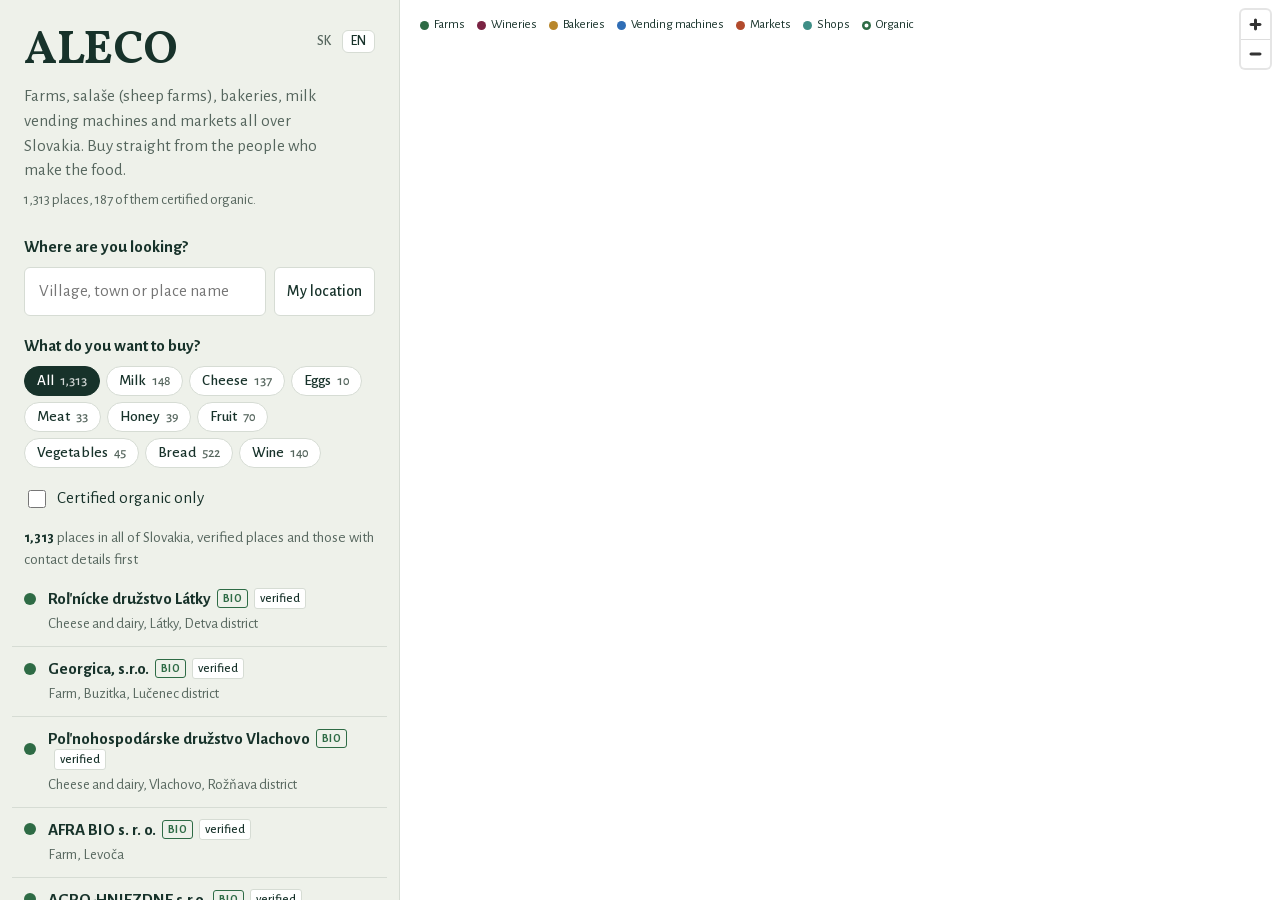
==== commit 83dabd17: "Deploy site from main 1b9183a Co-Authored-By: Claude Opus 5.5 <noreply@anthropic.com>" ====
--- a/index.html
+++ b/index.html
@@ -10,6 +10,7 @@
   <meta property="og:type" content="website">
   <meta property="og:site_name" content="ALECO">
   <meta property="og:locale" content="sk_SK">
+  <meta property="og:locale:alternate" content="en_GB">
   <meta property="og:title" content="ALECO: lokálne jedlo na Slovensku">
   <meta property="og:description" content="Mapa fariem, salašov, mliečnych automatov, trhov a ďalších miest, kde kúpite jedlo priamo od tých, čo ho vyrábajú. Zadarmo, bez reklám.">
   <meta property="og:url" content="https://papkosd.github.io/ALECO/">
@@ -21,94 +22,112 @@
   <link rel="icon" href="favicon.svg" type="image/svg+xml">
   <link rel="apple-touch-icon" href="apple-touch-icon.png">
   <meta name="theme-color" content="#17322a">
-  <!-- fonts and the map library are served from this site; the only outside requests are the map tiles -->
+  <!-- fonts and the map library are served from this site; the only outside requests are the map tiles (OpenFreeMap)
+       and anonymous visit counts (GoatCounter) -->
   <link rel="preconnect" href="https://tiles.openfreemap.org" crossorigin>
   <link href="fonts/fonts.css" rel="stylesheet">
   <link href="vendor/maplibre-gl-4.7.1/maplibre-gl.css" rel="stylesheet">
-  <link href="style.css?v=9" rel="stylesheet">
+  <link href="style.css?v=10" rel="stylesheet">
 </head>
 <body>
+  <!-- Slovak is written here; app.js swaps in English (data-t keys) for English visitors or after "EN" -->
   <div class="app">
-    <aside class="panel" aria-label="Zoznam miest">
+    <aside class="panel" data-t-aria="panel" aria-label="Zoznam miest">
       <header class="intro">
         <h1>ALECO</h1>
-        <p class="tagline">Farmy a lokálne jedlo na Slovensku</p>
-        <p class="lede">Farmy, salaše, pekárne, mliečne automaty a trhy na celom Slovensku. Kupujte priamo od tých, čo jedlo vyrábajú.</p>
+        <p class="tagline" data-t="tagline">Farmy a lokálne jedlo na Slovensku</p>
+        <p class="lede" data-t="lede">Farmy, salaše, pekárne, mliečne automaty a trhy na celom Slovensku. Kupujte priamo od tých, čo jedlo vyrábajú.</p>
         <p class="stats" id="stats"></p>
+        <div class="lang" role="group" aria-label="Jazyk / Language">
+          <button type="button" data-lang="sk" aria-pressed="true" lang="sk">SK</button>
+          <button type="button" data-lang="en" aria-pressed="false" lang="en">EN</button>
+        </div>
       </header>
 
       <div class="controls">
         <div class="step">
-          <label class="step-label" for="q">Kde hľadáte?</label>
+          <label class="step-label" for="q" data-t="where">Kde hľadáte?</label>
           <div class="where">
-            <input id="q" type="search" placeholder="Obec alebo názov miesta" autocomplete="off" enterkeyhint="search">
-            <button type="button" class="btn ghost" id="locate">Moja poloha</button>
+            <input id="q" type="search" data-t-placeholder="placeholder" placeholder="Obec alebo názov miesta" autocomplete="off" enterkeyhint="search">
+            <button type="button" class="btn ghost" id="locate" data-t="myLocation">Moja poloha</button>
           </div>
           <div class="suggest" id="suggest" hidden></div>
           <div class="near-row" id="nearRow" hidden>
             <label class="select">
-              <span class="visually-hidden">Ako ďaleko</span>
+              <span class="visually-hidden" data-t="howFar">Ako ďaleko</span>
               <select id="radius">
-                <option value="10">do 10 km</option>
-                <option value="25" selected>do 25 km</option>
-                <option value="50">do 50 km</option>
-                <option value="0">celé Slovensko</option>
+                <option value="10" data-t="r10">do 10 km</option>
+                <option value="25" selected data-t="r25">do 25 km</option>
+                <option value="50" data-t="r50">do 50 km</option>
+                <option value="0" data-t="r0">celé Slovensko</option>
               </select>
             </label>
-            <button type="button" class="link-btn" id="clearLoc">Zrušiť miesto</button>
+            <button type="button" class="link-btn" id="clearLoc" data-t="clearLoc">Zrušiť miesto</button>
           </div>
         </div>
         <div class="step">
-          <p class="step-label" id="buyLabel">Čo chcete kúpiť?</p>
+          <p class="step-label" id="buyLabel" data-t="what">Čo chcete kúpiť?</p>
           <div class="chips" role="group" aria-labelledby="buyLabel" id="chips"></div>
         </div>
-        <label class="toggle"><input type="checkbox" id="bioOnly"> Len s certifikátom BIO</label>
+        <label class="toggle"><input type="checkbox" id="bioOnly"> <span data-t="bioOnly">Len s certifikátom BIO</span></label>
       </div>
 
       <p class="hint" id="hint" hidden></p>
       <div class="count-row" id="countRow">
         <p class="count" id="count" aria-live="polite"></p>
-        <button type="button" class="link-btn share-search" id="shareSearch" hidden>Zdieľať výber</button>
+        <button type="button" class="link-btn share-search" id="shareSearch" hidden data-t="shareSearch">Zdieľať výber</button>
       </div>
       <ol class="list" id="list"></ol>
 
       <section class="detail" id="detail" hidden aria-live="polite"></section>
 
       <footer class="foot">
-        <p><button type="button" class="link-btn" id="addBtn">Chýba tu miesto alebo je niečo zle?</button></p>
-        <p><button type="button" class="link-btn" id="aboutBtn">Odkiaľ sú údaje</button></p>
-        <p class="small">Otvorený projekt bez reklám, provízií a sledovania. Údaje: <a href="https://www.openstreetmap.org/copyright">© prispievatelia OpenStreetMap</a> (ODbL), <a href="https://webgate.ec.europa.eu/tracesnt/directory/publication/organic-operator/index">register ekologických certifikátov EÚ</a> a <a href="https://www.geonames.org/">GeoNames</a> (CC BY 4.0). <span id="generated"></span></p>
+        <p><button type="button" class="link-btn" id="addBtn" data-t="addBtn">Chýba tu miesto alebo je niečo zle?</button></p>
+        <p><button type="button" class="link-btn" id="aboutBtn" data-t="aboutBtn">Odkiaľ sú údaje</button></p>
+        <p><button type="button" class="link-btn" id="privacyBtn" data-t="privacyBtn">Súkromie a podmienky</button></p>
+        <p class="small"><span data-t-html="footSmall">Otvorený projekt bez reklám, provízií a cookies. Údaje: <a href="https://www.openstreetmap.org/copyright">© prispievatelia OpenStreetMap</a> (ODbL), <a href="https://webgate.ec.europa.eu/tracesnt/directory/publication/organic-operator/index">register ekologických certifikátov EÚ</a> a <a href="https://www.geonames.org/">GeoNames</a> (CC BY 4.0).</span> <span id="generated"></span></p>
       </footer>
     </aside>
 
     <main class="map-wrap">
-      <div id="map" role="region" aria-label="Mapa"></div>
-      <ul class="legend" id="legend" aria-label="Farby bodov na mape"></ul>
+      <div id="map" role="region" data-t-aria="map" aria-label="Mapa"></div>
+      <ul class="legend" id="legend" data-t-aria="legend" aria-label="Farby bodov na mape"></ul>
     </main>
   </div>
 
   <dialog id="addDialog" aria-labelledby="addTitle">
-    <h2 id="addTitle">Pridať, opraviť alebo odstrániť miesto</h2>
-    <p>Predávate jedlo, ktoré sami vyrábate, alebo tu chýba miesto, ktoré poznáte? Napíšte nám názov, obec, čo predávate a kedy. Skontrolujeme to a pridáme na mapu.</p>
-    <p>Ak je pri mieste niečo zle alebo ste na mape a nechcete tu byť, napíšte nám. Opravíme to alebo údaje odstránime.</p>
-    <p class="mail-row"><a class="btn" id="mailAdd" href="#">Napísať e-mail</a> <span class="small" id="mailText"></span></p>
-    <p class="small">Mapujete v OpenStreetMap? Miesto môžete pridať aj tam, na ALECO sa objaví pri ďalšej aktualizácii.</p>
-    <form method="dialog"><button class="btn ghost">Zavrieť</button></form>
+    <h2 id="addTitle" data-t="addTitle">Pridať, opraviť alebo odstrániť miesto</h2>
+    <p data-t="add1">Predávate jedlo, ktoré sami vyrábate, alebo tu chýba miesto, ktoré poznáte? Napíšte nám názov, obec, čo predávate a kedy. Skontrolujeme to a pridáme na mapu.</p>
+    <p data-t="add2">Ak je pri mieste niečo zle alebo ste na mape a nechcete tu byť, napíšte nám. Opravíme to alebo údaje odstránime.</p>
+    <p class="mail-row"><a class="btn" id="mailAdd" href="#" data-t="mailAdd">Napísať e-mail</a> <span class="small" id="mailText"></span></p>
+    <p class="small" data-t="add3">Mapujete v OpenStreetMap? Miesto môžete pridať aj tam, na ALECO sa objaví pri ďalšej aktualizácii.</p>
+    <form method="dialog"><button class="btn ghost" data-t="close">Zavrieť</button></form>
   </dialog>
 
   <dialog id="aboutDialog" aria-labelledby="aboutTitle">
-    <h2 id="aboutTitle">Odkiaľ sú údaje</h2>
-    <p><strong>Obchody, trhy, automaty, pekárne a vinárstva</strong> pochádzajú z OpenStreetMap, otvorenej mapy, ktorú môže upravovať ktokoľvek. Reťazce a supermarkety vynechávame.</p>
-    <p><strong>Pečiatka BIO</strong> znamená platný certifikát ekologickej výroby z registra Európskej komisie (TRACES). Produkty vypisujeme z certifikátu. Ukazujeme len výrobcov, ktorých certifikát uvádza jedlo pre ľudí, napríklad med, syr, ovocie alebo zeleninu. Farmy, ktoré pestujú len obilie či krmivo pre spracovateľov, na mape nie sú. Z certifikátu nevieme, či výrobca predáva aj priamo, preto si to pred cestou overte.</p>
-    <p><strong>Poloha</strong> certifikovaných výrobcov je adresa z certifikátu: prevádzka, ak je uvedená, inak sídlo firmy. Ak je sídlo v kancelárii vo veľkom meste, výrobcu na mapu nedávame, kým nezistíme, kde naozaj hospodári.</p>
-    <p>Súkromne hospodáriacich roľníkov zverejníme až s ich súhlasom.</p>
-    <p>Údaje sú otvorené (ODbL), môžete ich voľne použiť s uvedením zdroja: <a href="data/places.csv" download>tabuľka CSV</a> alebo <a href="data/places.geojson" download>GeoJSON</a>.</p>
-    <p><strong>Súkromie:</strong> stránka nepoužíva cookies ani analytiku. Mapové podklady sa načítavajú z <a href="https://openfreemap.org/" target="_blank" rel="noopener">OpenFreeMap</a>. Vašu polohu, ak ju povolíte, používame len na zoradenie zoznamu priamo vo vašom prehliadači.</p>
-    <p><strong>Kontakt:</strong> <a id="mailAbout" href="#"></a>. Ak ste na mape a nechcete tu byť, napíšte nám a údaje odstránime.</p>
-    <form method="dialog"><button class="btn">Zavrieť</button></form>
+    <h2 id="aboutTitle" data-t="aboutTitle">Odkiaľ sú údaje</h2>
+    <p data-t-html="about1"><strong>Obchody, trhy, automaty, pekárne a vinárstva</strong> pochádzajú z OpenStreetMap, otvorenej mapy, ktorú môže upravovať ktokoľvek. Reťazce a supermarkety vynechávame.</p>
+    <p data-t-html="about2"><strong>Pečiatka BIO</strong> znamená platný certifikát ekologickej výroby v registri Európskej komisie (TRACES). Produkty vypisujeme z certifikátu. Ukazujeme len výrobcov, ktorých certifikát uvádza jedlo pre ľudí, napríklad med, syr, ovocie alebo zeleninu. Farmy, ktoré pestujú len obilie či krmivo pre spracovateľov, na mape nie sú. Z certifikátu nevieme, či výrobca predáva aj priamo, preto si to pred cestou overte.</p>
+    <p data-t-html="about3"><strong>Poloha</strong> certifikovaných výrobcov je adresa z certifikátu: prevádzka, ak je uvedená, inak sídlo firmy. Ak je sídlo v kancelárii vo veľkom meste, výrobcu na mapu nedávame, kým nezistíme, kde naozaj hospodári.</p>
+    <p data-t="about4">Súkromne hospodáriacich roľníkov z registra certifikátov zverejníme až s ich súhlasom.</p>
+    <p data-t-html="about5">Údaje sú otvorené (ODbL), môžete ich voľne použiť s uvedením zdroja: <a href="data/places.csv" download>tabuľka CSV</a> alebo <a href="data/places.geojson" download>GeoJSON</a>.</p>
+    <form method="dialog"><button class="btn" data-t="close">Zavrieť</button></form>
   </dialog>
 
+  <dialog id="privacyDialog" aria-labelledby="privacyTitle">
+    <h2 id="privacyTitle" data-t="privacyTitle">Súkromie a podmienky</h2>
+    <p><strong data-t="opLabel">Prevádzkovateľ:</strong> <span class="operator"></span><a class="mail" href="#"></a>. <span data-t="opNote">ALECO je nekomerčný projekt.</span></p>
+    <p data-t-html="priv1"><strong>Údaje o miestach.</strong> Zverejňujeme názov, polohu, adresu, kontakt, otváracie hodiny a ponuku miest, kde sa predáva jedlo priamo od výrobcov. Pochádzajú z verejných zdrojov: z OpenStreetMap, z registra ekologických certifikátov EÚ a z webov samotných predajcov. Ak miesto prevádzkuje fyzická osoba, ide o osobné údaje. Spracúvame ich na základe oprávneného záujmu informovať verejnosť o priamom predaji potravín (čl. 6 ods. 1 písm. f) GDPR) a len v rozsahu, v akom ich predajca sám zverejnil. Súkromne hospodáriacich roľníkov z registra certifikátov nezverejňujeme.</p>
+    <p data-t-html="priv2"><strong>Vaše práva.</strong> Môžete požiadať o prístup k údajom, ich opravu alebo vymazanie a namietať proti ich zverejneniu. Stačí napísať na e-mail vyššie. Údaje bez zbytočného odkladu opravíme alebo odstránime z mapy aj z otvorených dát. Máte aj právo podať sťažnosť <a href="https://dataprotection.gov.sk/" target="_blank" rel="noopener">Úradu na ochranu osobných údajov SR</a>.</p>
+    <p data-t-html="priv3"><strong>Návštevníci.</strong> Stránka nepoužíva cookies. Návštevnosť a to, čo sa hľadá (obce, produkty, otvorené miesta), meriame anonymne cez <a href="https://www.goatcounter.com/" target="_blank" rel="noopener">GoatCounter</a>, ktorý neukladá IP adresy. Stránku hostí GitHub Pages a mapové podklady poskytuje OpenFreeMap; tieto služby pri načítaní stránky technicky spracúvajú vašu IP adresu. Vašu polohu, ak ju povolíte, používame len vo vašom prehliadači na zoradenie zoznamu.</p>
+    <p data-t-html="priv4"><strong>Upozornenie.</strong> Údaje pochádzajú z verejných zdrojov a môžu byť neúplné alebo neaktuálne. Pred cestou si otváracie hodiny a ponuku overte priamo u predajcu. Pečiatka BIO znamená, že výrobca má platný certifikát v registri EÚ; ALECO nič necertifikuje.</p>
+    <p data-t-html="priv5"><strong>Licencie.</strong> Kód: AGPL-3.0, <a href="https://github.com/PapkoSD/ALECO" target="_blank" rel="noopener">GitHub</a>. Údaje: ODbL (© prispievatelia OpenStreetMap), register ekologických certifikátov Európskej komisie, GeoNames (CC BY 4.0).</p>
+    <form method="dialog"><button class="btn" data-t="close">Zavrieť</button></form>
+  </dialog>
+
+  <!-- anonymous visit counts: no cookies, no IP addresses stored; localhost is not counted -->
+  <script data-goatcounter="https://aleco-sk.goatcounter.com/count" async src="vendor/goatcounter/count.js"></script>
   <script src="vendor/maplibre-gl-4.7.1/maplibre-gl.js"></script>
-  <script src="app.js?v=23"></script>
+  <script src="app.js?v=25"></script>
 </body>
 </html>
--- a/style.css
+++ b/style.css
@@ -39,7 +39,14 @@
   background: var(--field);
   border-right: 1px solid var(--line);
 }
-.intro { padding: 28px 24px 8px; }
+.intro { position: relative; padding: 28px 24px 8px; }
+/* SK | EN */
+.lang { position: absolute; top: 30px; right: 24px; display: flex; gap: 2px; }
+.lang button {
+  padding: 2px 8px; font: 500 0.85rem var(--ui); color: var(--muted);
+  background: none; border: 1px solid transparent; border-radius: 6px; cursor: pointer;
+}
+.lang button[aria-pressed="true"] { color: var(--ink); background: var(--paper); border-color: var(--line); }
 .intro h1 {
   margin: 0;
   font: 700 2.9rem/1 var(--display);
@@ -237,6 +244,7 @@
   .intro h1 { font-size: 1.9rem; }
   .intro .lede, .intro .stats { display: none; }
   .intro .tagline { display: block; margin: 0; font-size: 0.95rem; line-height: 1.3; }
+  .lang { position: static; margin-left: auto; align-self: center; }
   .controls { padding: 12px 16px 4px; }
   .count-row { margin: 6px 16px; }
   .hint { margin: 10px 16px 0; }
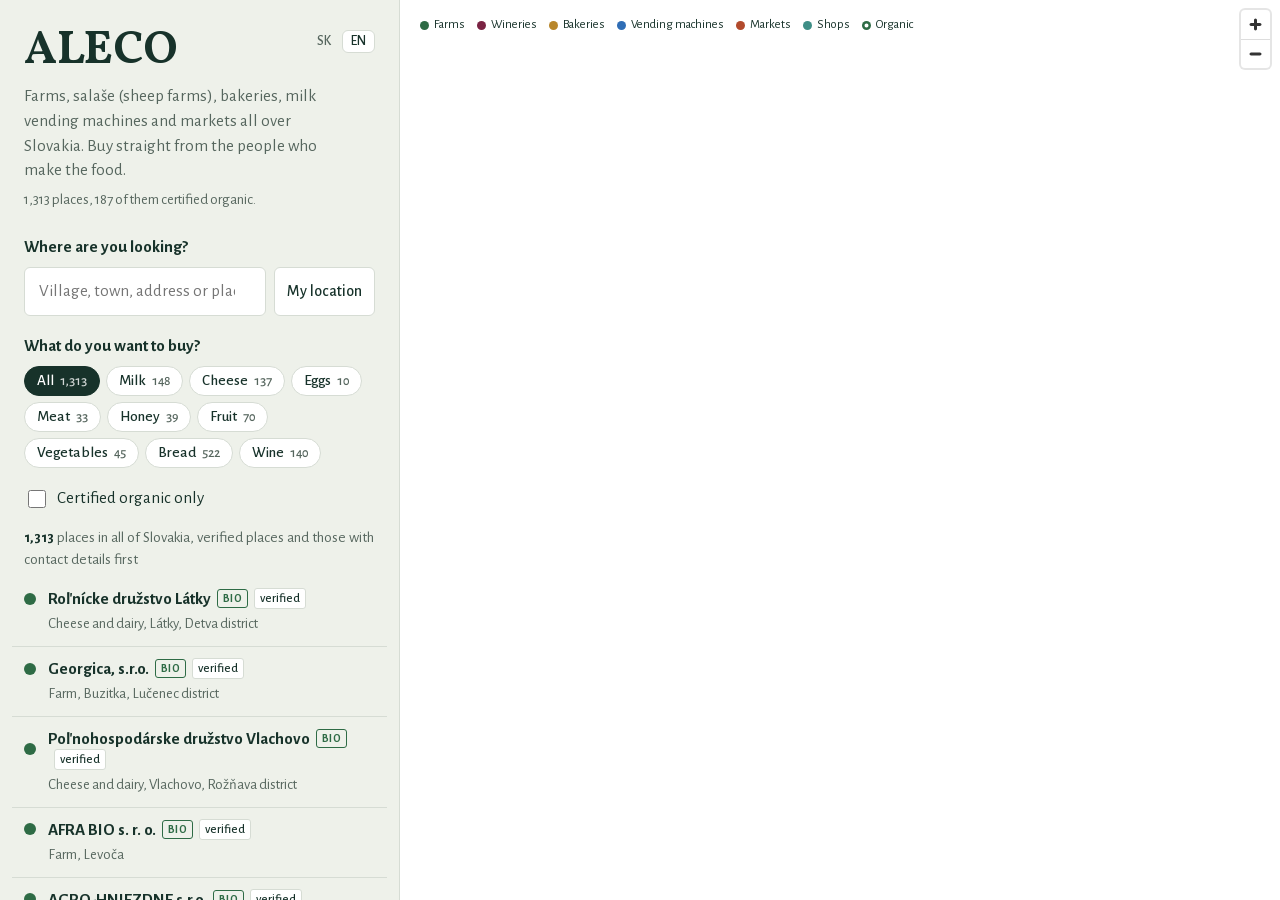
==== commit ac8323ce: "Deploy site from main 51f3e4e Co-Authored-By: Claude Opus 5.5 <noreply@anthropic.com>" ====
--- a/index.html
+++ b/index.html
@@ -22,8 +22,8 @@
   <link rel="icon" href="favicon.svg" type="image/svg+xml">
   <link rel="apple-touch-icon" href="apple-touch-icon.png">
   <meta name="theme-color" content="#17322a">
-  <!-- fonts and the map library are served from this site; the only outside requests are the map tiles (OpenFreeMap)
-       and anonymous visit counts (GoatCounter) -->
+  <!-- fonts and the map library are served from this site; the only outside requests are the map tiles (OpenFreeMap),
+       anonymous visit counts (GoatCounter) and address lookups (Photon, only for typed addresses) -->
   <link rel="preconnect" href="https://tiles.openfreemap.org" crossorigin>
   <link href="fonts/fonts.css" rel="stylesheet">
   <link href="vendor/maplibre-gl-4.7.1/maplibre-gl.css" rel="stylesheet">
@@ -48,7 +48,7 @@
         <div class="step">
           <label class="step-label" for="q" data-t="where">Kde hľadáte?</label>
           <div class="where">
-            <input id="q" type="search" data-t-placeholder="placeholder" placeholder="Obec alebo názov miesta" autocomplete="off" enterkeyhint="search">
+            <input id="q" type="search" data-t-placeholder="placeholder" placeholder="Obec, adresa alebo názov miesta" autocomplete="off" enterkeyhint="search">
             <button type="button" class="btn ghost" id="locate" data-t="myLocation">Moja poloha</button>
           </div>
           <div class="suggest" id="suggest" hidden></div>
@@ -119,7 +119,7 @@
     <p><strong data-t="opLabel">Prevádzkovateľ:</strong> <span class="operator"></span><a class="mail" href="#"></a>. <span data-t="opNote">ALECO je nekomerčný projekt.</span></p>
     <p data-t-html="priv1"><strong>Údaje o miestach.</strong> Zverejňujeme názov, polohu, adresu, kontakt, otváracie hodiny a ponuku miest, kde sa predáva jedlo priamo od výrobcov. Pochádzajú z verejných zdrojov: z OpenStreetMap, z registra ekologických certifikátov EÚ a z webov samotných predajcov. Ak miesto prevádzkuje fyzická osoba, ide o osobné údaje. Spracúvame ich na základe oprávneného záujmu informovať verejnosť o priamom predaji potravín (čl. 6 ods. 1 písm. f) GDPR) a len v rozsahu, v akom ich predajca sám zverejnil. Súkromne hospodáriacich roľníkov z registra certifikátov nezverejňujeme.</p>
     <p data-t-html="priv2"><strong>Vaše práva.</strong> Môžete požiadať o prístup k údajom, ich opravu alebo vymazanie a namietať proti ich zverejneniu. Stačí napísať na e-mail vyššie. Údaje bez zbytočného odkladu opravíme alebo odstránime z mapy aj z otvorených dát. Máte aj právo podať sťažnosť <a href="https://dataprotection.gov.sk/" target="_blank" rel="noopener">Úradu na ochranu osobných údajov SR</a>.</p>
-    <p data-t-html="priv3"><strong>Návštevníci.</strong> Stránka nepoužíva cookies. Návštevnosť a to, čo sa hľadá (obce, produkty, otvorené miesta), meriame anonymne cez <a href="https://www.goatcounter.com/" target="_blank" rel="noopener">GoatCounter</a>, ktorý neukladá IP adresy. Stránku hostí GitHub Pages a mapové podklady poskytuje OpenFreeMap; tieto služby pri načítaní stránky technicky spracúvajú vašu IP adresu. Vašu polohu, ak ju povolíte, používame len vo vašom prehliadači na zoradenie zoznamu.</p>
+    <p data-t-html="priv3"><strong>Návštevníci.</strong> Stránka nepoužíva cookies. Návštevnosť a to, čo sa hľadá (obce, produkty, otvorené miesta), meriame anonymne cez <a href="https://www.goatcounter.com/" target="_blank" rel="noopener">GoatCounter</a>, ktorý neukladá IP adresy. Ak do vyhľadávania napíšete adresu alebo miesto, ktoré nie je obec, text sa pošle službe <a href="https://photon.komoot.io/" target="_blank" rel="noopener">Photon</a> (komoot, Nemecko), ktorá ho vyhľadá v OpenStreetMap. Stránku hostí GitHub Pages a mapové podklady poskytuje OpenFreeMap; tieto služby pri načítaní stránky technicky spracúvajú vašu IP adresu. Vašu polohu, ak ju povolíte, používame len vo vašom prehliadači na zoradenie zoznamu.</p>
     <p data-t-html="priv4"><strong>Upozornenie.</strong> Údaje pochádzajú z verejných zdrojov a môžu byť neúplné alebo neaktuálne. Pred cestou si otváracie hodiny a ponuku overte priamo u predajcu. Pečiatka BIO znamená, že výrobca má platný certifikát v registri EÚ; ALECO nič necertifikuje.</p>
     <p data-t-html="priv5"><strong>Licencie.</strong> Kód: AGPL-3.0, <a href="https://github.com/PapkoSD/ALECO" target="_blank" rel="noopener">GitHub</a>. Údaje: ODbL (© prispievatelia OpenStreetMap), register ekologických certifikátov Európskej komisie, GeoNames (CC BY 4.0).</p>
     <form method="dialog"><button class="btn" data-t="close">Zavrieť</button></form>
@@ -128,6 +128,6 @@
   <!-- anonymous visit counts: no cookies, no IP addresses stored; localhost is not counted -->
   <script data-goatcounter="https://aleco-sk.goatcounter.com/count" async src="vendor/goatcounter/count.js"></script>
   <script src="vendor/maplibre-gl-4.7.1/maplibre-gl.js"></script>
-  <script src="app.js?v=25"></script>
+  <script src="app.js?v=27"></script>
 </body>
 </html>
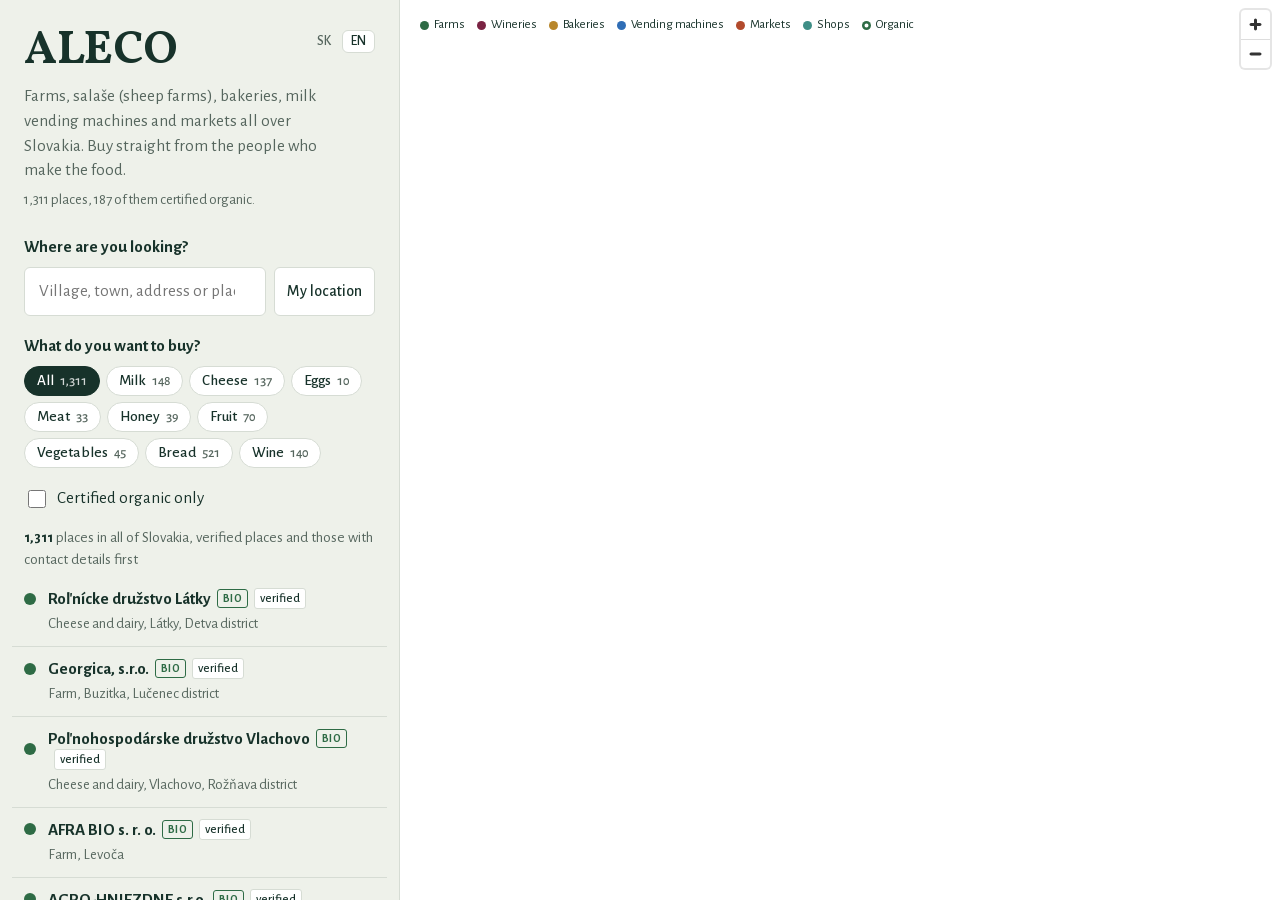
==== commit b4566374: "Deploy site from main a57a3fa Co-Authored-By: Claude Opus 5.5 <noreply@anthropic.com>" ====
--- a/index.html
+++ b/index.html
@@ -17,7 +17,7 @@
   <meta property="og:image" content="https://papkosd.github.io/ALECO/og.png">
   <meta property="og:image:width" content="1200">
   <meta property="og:image:height" content="630">
-  <meta property="og:image:alt" content="ALECO, farmy a lokálne jedlo na Slovensku: mapa Slovenska s 1 313 bodmi">
+  <meta property="og:image:alt" content="ALECO, farmy a lokálne jedlo na Slovensku: mapa Slovenska s miestami, kde kúpite jedlo priamo od výrobcov">
   <meta name="twitter:card" content="summary_large_image">
   <link rel="icon" href="favicon.svg" type="image/svg+xml">
   <link rel="apple-touch-icon" href="apple-touch-icon.png">
@@ -117,9 +117,9 @@
   <dialog id="privacyDialog" aria-labelledby="privacyTitle">
     <h2 id="privacyTitle" data-t="privacyTitle">Súkromie a podmienky</h2>
     <p><strong data-t="opLabel">Prevádzkovateľ:</strong> <span class="operator"></span><a class="mail" href="#"></a>. <span data-t="opNote">ALECO je nekomerčný projekt.</span></p>
-    <p data-t-html="priv1"><strong>Údaje o miestach.</strong> Zverejňujeme názov, polohu, adresu, kontakt, otváracie hodiny a ponuku miest, kde sa predáva jedlo priamo od výrobcov. Pochádzajú z verejných zdrojov: z OpenStreetMap, z registra ekologických certifikátov EÚ a z webov samotných predajcov. Ak miesto prevádzkuje fyzická osoba, ide o osobné údaje. Spracúvame ich na základe oprávneného záujmu informovať verejnosť o priamom predaji potravín (čl. 6 ods. 1 písm. f) GDPR) a len v rozsahu, v akom ich predajca sám zverejnil. Súkromne hospodáriacich roľníkov z registra certifikátov nezverejňujeme.</p>
+    <p data-t-html="priv1"><strong>Údaje o miestach.</strong> Zverejňujeme názov, polohu, adresu, kontakt, otváracie hodiny a ponuku miest, kde sa predáva jedlo priamo od výrobcov. Pochádzajú z verejných zdrojov: z OpenStreetMap, z registra ekologických certifikátov EÚ a z webov samotných predajcov. Ak miesto prevádzkuje fyzická osoba, ide o osobné údaje. Spracúvame ich na základe oprávneného záujmu informovať verejnosť o priamom predaji potravín (čl. 6 ods. 1 písm. f) GDPR) a len v rozsahu, v akom ich predajca sám zverejnil. Súkromne hospodáriacich roľníkov z registra certifikátov zverejňujeme len s ich súhlasom.</p>
     <p data-t-html="priv2"><strong>Vaše práva.</strong> Môžete požiadať o prístup k údajom, ich opravu alebo vymazanie a namietať proti ich zverejneniu. Stačí napísať na e-mail vyššie. Údaje bez zbytočného odkladu opravíme alebo odstránime z mapy aj z otvorených dát. Máte aj právo podať sťažnosť <a href="https://dataprotection.gov.sk/" target="_blank" rel="noopener">Úradu na ochranu osobných údajov SR</a>.</p>
-    <p data-t-html="priv3"><strong>Návštevníci.</strong> Stránka nepoužíva cookies. Návštevnosť a to, čo sa hľadá (obce, produkty, otvorené miesta), meriame anonymne cez <a href="https://www.goatcounter.com/" target="_blank" rel="noopener">GoatCounter</a>, ktorý neukladá IP adresy. Ak do vyhľadávania napíšete adresu alebo miesto, ktoré nie je obec, text sa pošle službe <a href="https://photon.komoot.io/" target="_blank" rel="noopener">Photon</a> (komoot, Nemecko), ktorá ho vyhľadá v OpenStreetMap. Stránku hostí GitHub Pages a mapové podklady poskytuje OpenFreeMap; tieto služby pri načítaní stránky technicky spracúvajú vašu IP adresu. Vašu polohu, ak ju povolíte, používame len vo vašom prehliadači na zoradenie zoznamu.</p>
+    <p data-t-html="priv3"><strong>Návštevníci.</strong> Stránka nepoužíva cookies. Návštevnosť a to, čo sa na nej robí (ktoré obce a produkty sa hľadajú, ktoré miesta sa otvárajú, kliknutia na Navigovať, Zavolať, Web a Zdieľať), meriame anonymne cez <a href="https://www.goatcounter.com/" target="_blank" rel="noopener">GoatCounter</a>, ktorý neukladá IP adresy. Ak si prepnete jazyk, prehliadač si voľbu zapamätá (localStorage); nikam sa neposiela. Ak do vyhľadávania napíšete adresu alebo miesto, ktoré nie je obec, text sa pošle službe <a href="https://photon.komoot.io/" target="_blank" rel="noopener">Photon</a> (komoot, Nemecko), ktorá ho vyhľadá v OpenStreetMap. Stránku hostí GitHub Pages (<a href="https://docs.github.com/en/site-policy/privacy-policies/github-general-privacy-statement" target="_blank" rel="noopener">GitHub, USA</a>) a mapové podklady poskytuje OpenFreeMap; tieto služby pri načítaní stránky technicky spracúvajú vašu IP adresu. Vašu polohu, ak ju povolíte, používame len vo vašom prehliadači na zoradenie zoznamu a nikdy ju nedávame do odkazov.</p>
     <p data-t-html="priv4"><strong>Upozornenie.</strong> Údaje pochádzajú z verejných zdrojov a môžu byť neúplné alebo neaktuálne. Pred cestou si otváracie hodiny a ponuku overte priamo u predajcu. Pečiatka BIO znamená, že výrobca má platný certifikát v registri EÚ; ALECO nič necertifikuje.</p>
     <p data-t-html="priv5"><strong>Licencie.</strong> Kód: AGPL-3.0, <a href="https://github.com/PapkoSD/ALECO" target="_blank" rel="noopener">GitHub</a>. Údaje: ODbL (© prispievatelia OpenStreetMap), register ekologických certifikátov Európskej komisie, GeoNames (CC BY 4.0).</p>
     <form method="dialog"><button class="btn" data-t="close">Zavrieť</button></form>
@@ -128,6 +128,6 @@
   <!-- anonymous visit counts: no cookies, no IP addresses stored; localhost is not counted -->
   <script data-goatcounter="https://aleco-sk.goatcounter.com/count" async src="vendor/goatcounter/count.js"></script>
   <script src="vendor/maplibre-gl-4.7.1/maplibre-gl.js"></script>
-  <script src="app.js?v=27"></script>
+  <script src="app.js?v=29"></script>
 </body>
 </html>
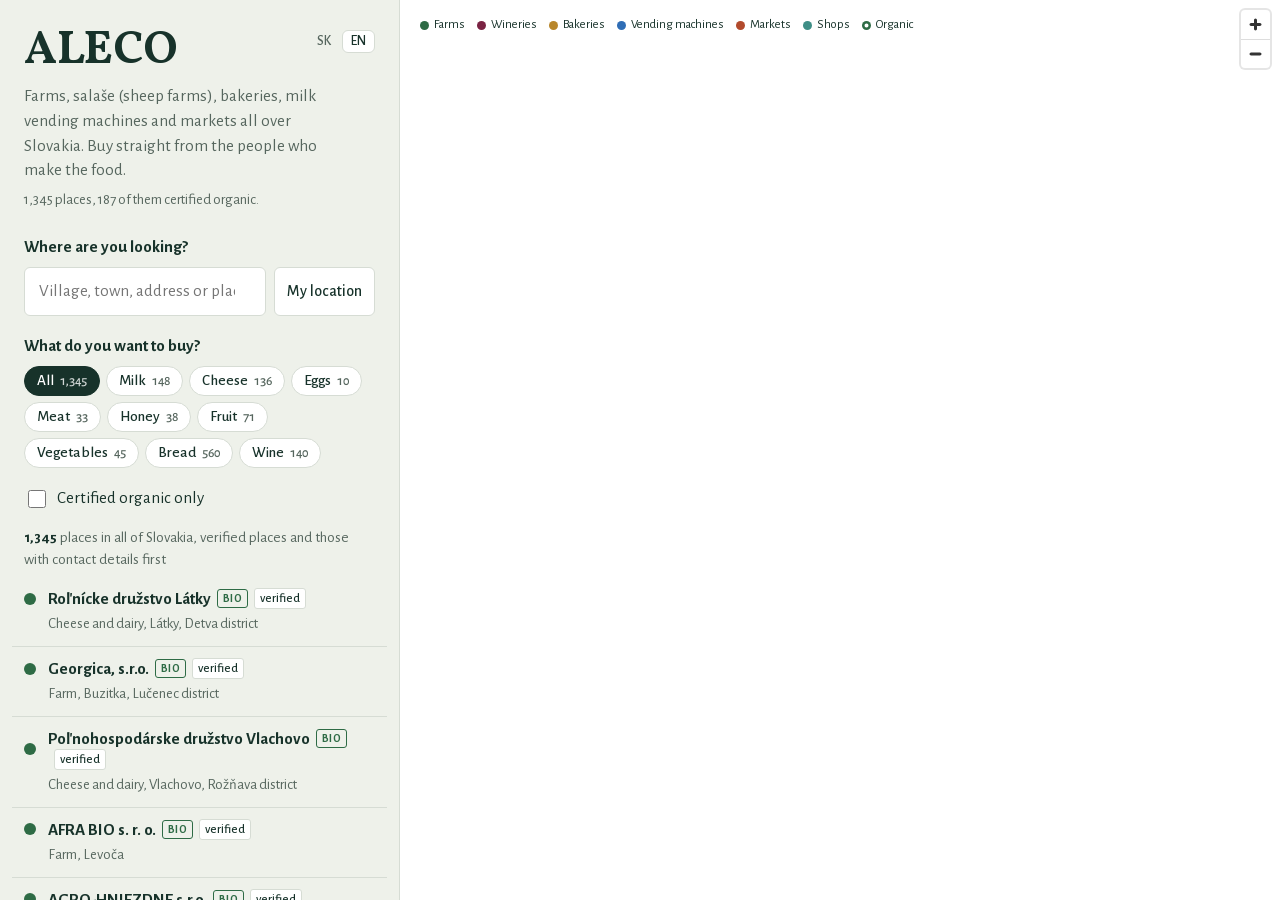
==== commit f3ea21d5: "Deploy site from main 1801a62 Co-Authored-By: Claude Opus 5.5 <noreply@anthropic.com>" ====
--- a/index.html
+++ b/index.html
@@ -106,7 +106,7 @@
 
   <dialog id="aboutDialog" aria-labelledby="aboutTitle">
     <h2 id="aboutTitle" data-t="aboutTitle">Odkiaľ sú údaje</h2>
-    <p data-t-html="about1"><strong>Obchody, trhy, automaty, pekárne a vinárstva</strong> pochádzajú z OpenStreetMap, otvorenej mapy, ktorú môže upravovať ktokoľvek. Reťazce a supermarkety vynechávame.</p>
+    <p data-t-html="about1"><strong>Obchody, trhy, automaty, pekárne a vinárstva</strong> pochádzajú z OpenStreetMap, otvorenej mapy, ktorú môže upravovať ktokoľvek. Supermarkety, veľké korporácie a zahraničné reťazce vynechávame; miestne firmy a farmy zostávajú, aj keď majú viac predajní.</p>
     <p data-t-html="about2"><strong>Pečiatka BIO</strong> znamená platný certifikát ekologickej výroby v registri Európskej komisie (TRACES). Produkty vypisujeme z certifikátu. Ukazujeme len výrobcov, ktorých certifikát uvádza jedlo pre ľudí, napríklad med, syr, ovocie alebo zeleninu. Farmy, ktoré pestujú len obilie či krmivo pre spracovateľov, na mape nie sú. Z certifikátu nevieme, či výrobca predáva aj priamo, preto si to pred cestou overte.</p>
     <p data-t-html="about3"><strong>Poloha</strong> certifikovaných výrobcov je adresa z certifikátu: prevádzka, ak je uvedená, inak sídlo firmy. Ak je sídlo v kancelárii vo veľkom meste, výrobcu na mapu nedávame, kým nezistíme, kde naozaj hospodári.</p>
     <p data-t="about4">Súkromne hospodáriacich roľníkov z registra certifikátov zverejníme až s ich súhlasom.</p>
@@ -128,6 +128,6 @@
   <!-- anonymous visit counts: no cookies, no IP addresses stored; localhost is not counted -->
   <script data-goatcounter="https://aleco-sk.goatcounter.com/count" async src="vendor/goatcounter/count.js"></script>
   <script src="vendor/maplibre-gl-4.7.1/maplibre-gl.js"></script>
-  <script src="app.js?v=29"></script>
+  <script src="app.js?v=30"></script>
 </body>
 </html>
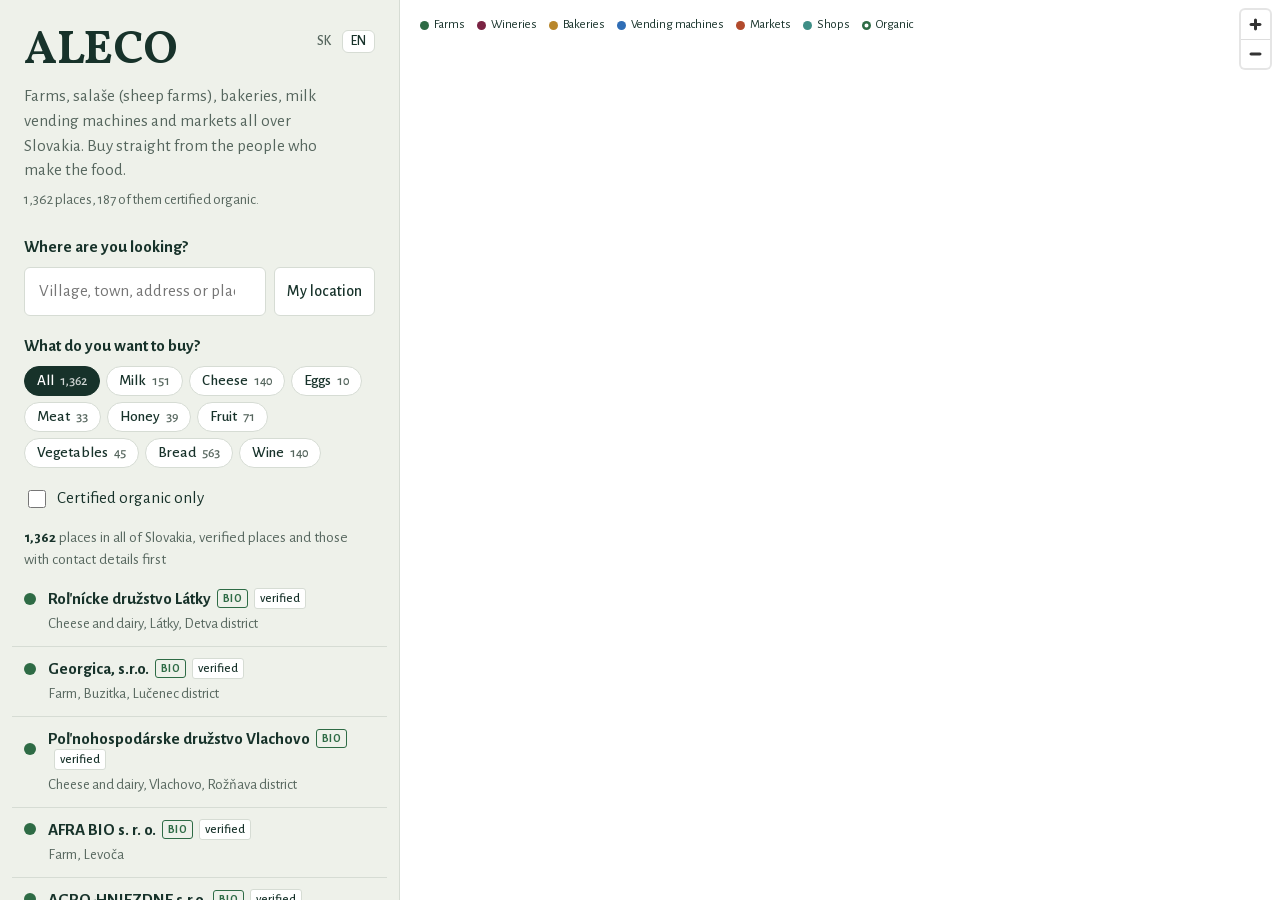
==== commit d24aa515: "Deploy site from main 638f21d Co-Authored-By: Claude Opus 5.5 <noreply@anthropic.com>" ====
--- a/index.html
+++ b/index.html
@@ -128,6 +128,6 @@
   <!-- anonymous visit counts: no cookies, no IP addresses stored; localhost is not counted -->
   <script data-goatcounter="https://aleco-sk.goatcounter.com/count" async src="vendor/goatcounter/count.js"></script>
   <script src="vendor/maplibre-gl-4.7.1/maplibre-gl.js"></script>
-  <script src="app.js?v=30"></script>
+  <script src="app.js?v=31"></script>
 </body>
 </html>
